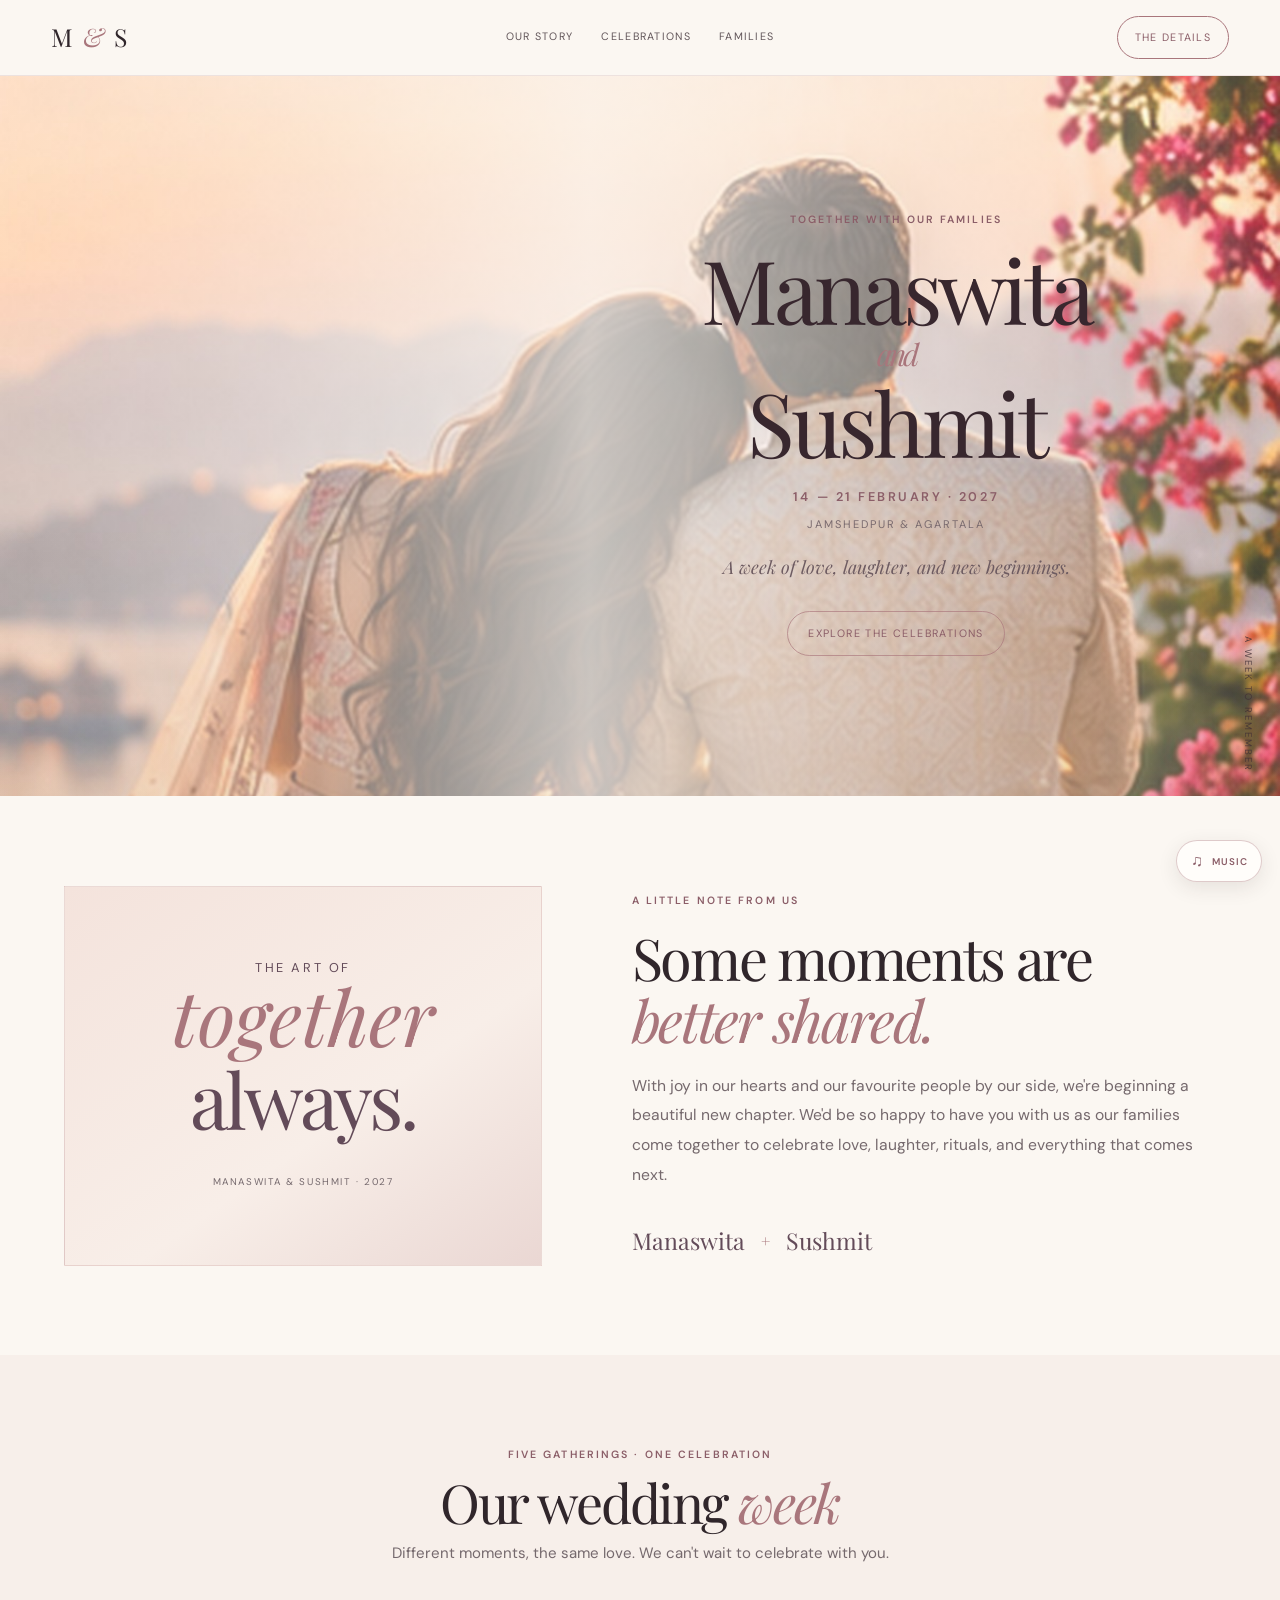
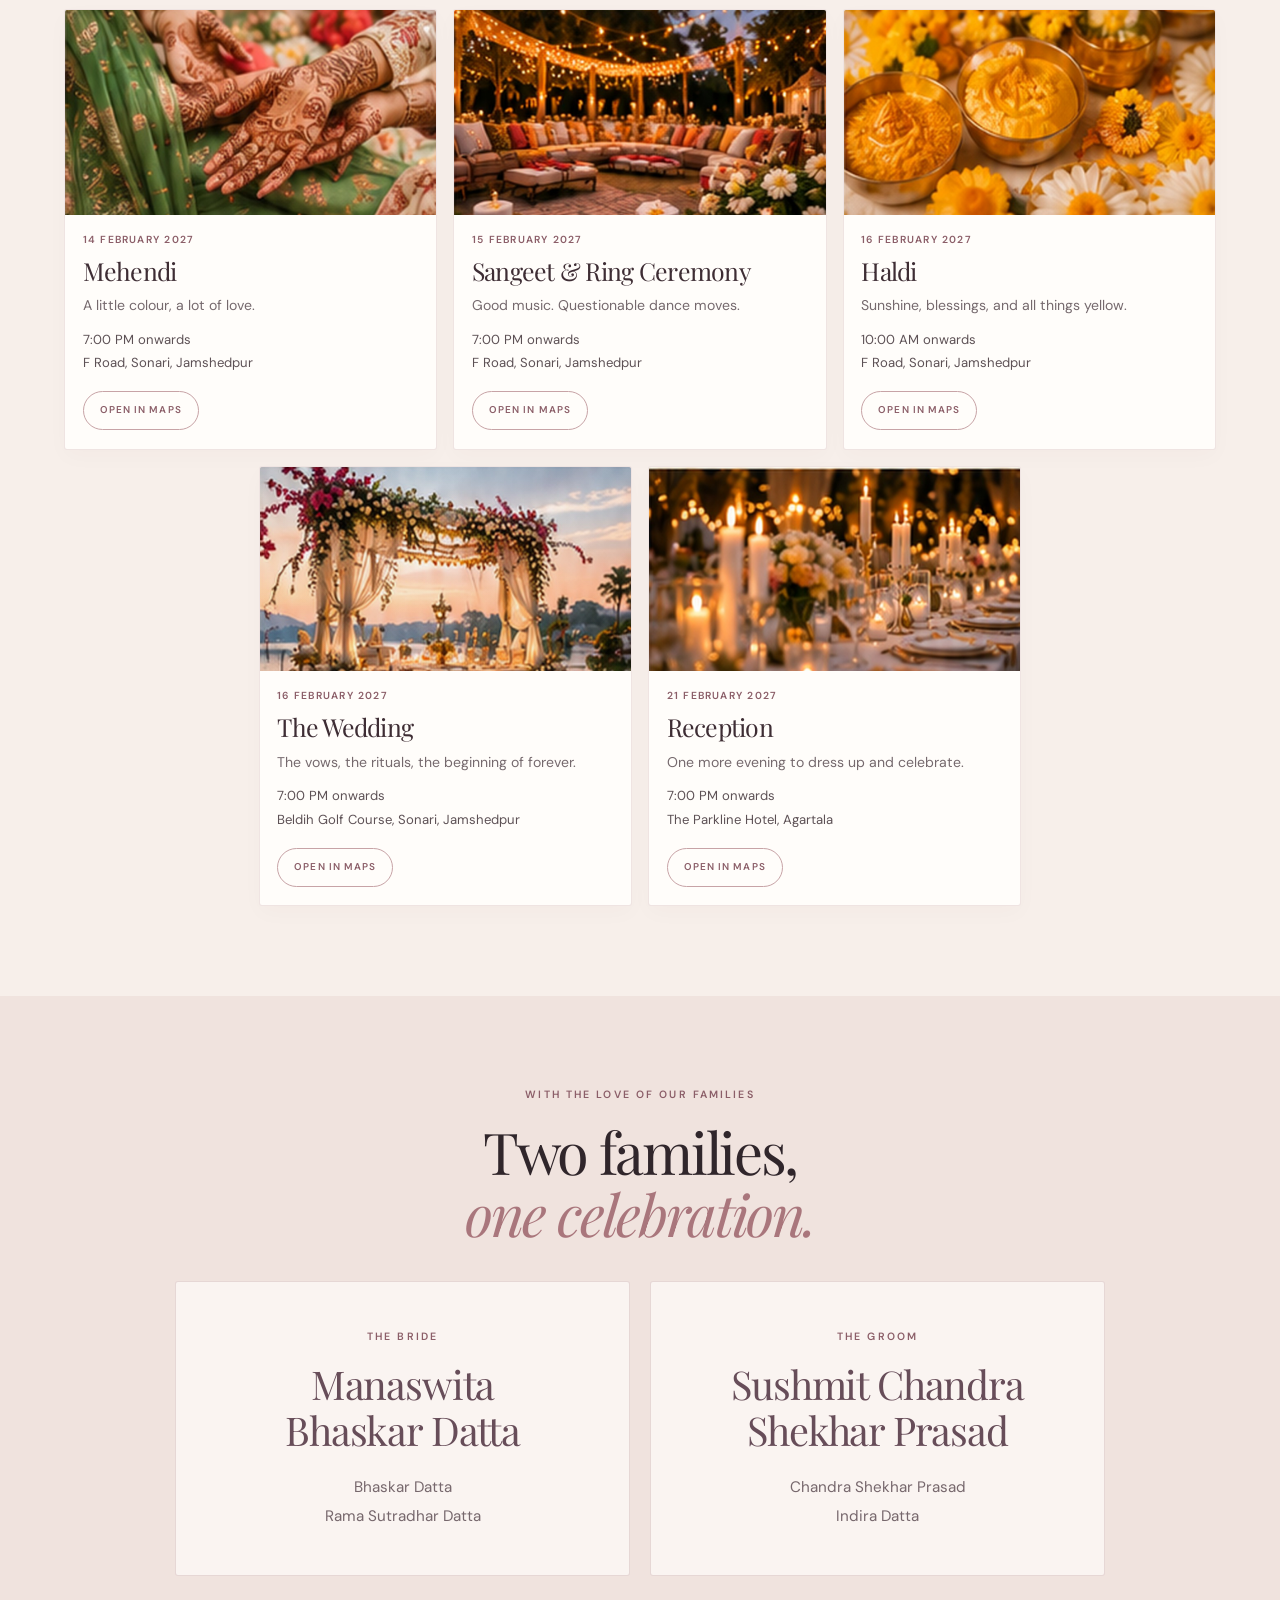
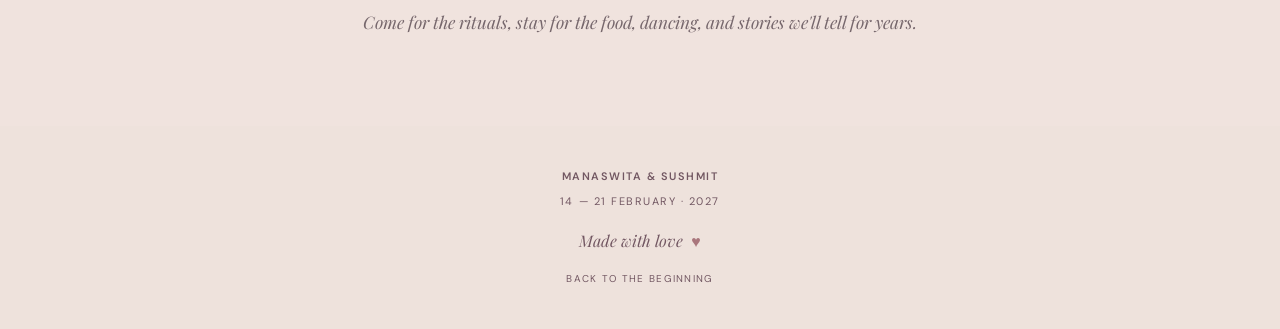
==== index.html @ d8e12fac "Add files via upload" ====
<!DOCTYPE html>
<html lang="en">
<head>
  <meta charset="UTF-8">
  <meta name="viewport" content="width=device-width, initial-scale=1">
  <meta name="theme-color" content="#fbf7f2">
  <meta name="description" content="Manaswita and Sushmit invite you to celebrate their wedding, 14–21 February 2027.">
  <title>Manaswita &amp; Sushmit — The Celebrations</title>
  <link rel="preconnect" href="https://fonts.googleapis.com">
  <link rel="preconnect" href="https://fonts.gstatic.com" crossorigin>
  <link href="https://fonts.googleapis.com/css2?family=DM+Sans:wght@400;500;600;700&family=Playfair+Display:ital,wght@0,400;0,500;0,600;1,400;1,500&display=swap" rel="stylesheet">
  <link rel="stylesheet" href="style.css">
</head>
<body>
<header class="topbar">
  <a class="monogram" href="#home" aria-label="Manaswita and Sushmit home">M <span aria-hidden="true">&amp;</span> S</a>
  <nav aria-label="Main navigation">
    <a href="#story">Our story</a><a href="#celebrations">Celebrations</a><a href="#families">Families</a>
  </nav>
  <a class="nav-cta" href="#celebrations">THE DETAILS</a>
</header>
<main>
  <section class="hero" id="home">
    <div class="hero-art" role="img" aria-label="A romantic couple sitting together by the lake at sunset"></div>
    <div class="hero-content">
      <p class="eyebrow">TOGETHER WITH OUR FAMILIES</p>
      <h1><span>Manaswita</span><i>and</i><span>Sushmit</span></h1>
      <p class="hero-date">14 — 21 FEBRUARY · 2027</p>
      <p class="hero-place">JAMSHEDPUR &amp; AGARTALA</p>
      <p class="invitation-tagline">A week of love, laughter, and new beginnings.</p>
      <a class="round-link" href="#celebrations">EXPLORE THE CELEBRATIONS</a>
    </div>
    <div class="hero-side-note">A WEEK TO REMEMBER</div>
  </section>

  <section class="intro-section section-pad" id="story">
    <div class="intro-art" aria-hidden="true">
      <div class="art-frame"><span class="art-small">the art of</span><span class="art-script">together</span><span class="art-big">always.</span></div>
      <p class="art-caption">MANASWITA &amp; SUSHMIT · 2027</p>
    </div>
    <div class="intro-copy">
      <p class="eyebrow">A LITTLE NOTE FROM US</p>
      <h2>Some moments are<br><em>better shared.</em></h2>
      <p>With joy in our hearts and our favourite people by our side, we're beginning a beautiful new chapter. We'd be so happy to have you with us as our families come together to celebrate love, laughter, rituals, and everything that comes next.</p>
      <div class="signature"><span>Manaswita</span><b>+</b><span>Sushmit</span></div>
    </div>
  </section>

  <section class="celebrations section-pad" id="celebrations">
    <div class="section-heading">
      <p class="eyebrow">FIVE GATHERINGS · ONE CELEBRATION</p>
      <h2>Our wedding <em>week</em></h2>
      <p class="muted">Different moments, the same love. We can't wait to celebrate with you.</p>
    </div>
    <div class="event-grid">
      <article class="event-card">
        <div class="event-photo photo-mehendi" role="img" aria-label="Henna-adorned hands on green embroidered fabric"></div>
        <div class="event-copy"><p class="event-date">14 February 2027</p><h3>Mehendi</h3><p class="event-description">A little colour, a lot of love.</p><p class="event-meta">7:00 PM onwards<br>F Road, Sonari, Jamshedpur</p><a class="map-link" href="https://www.google.com/maps?q=22.818944,86.1621792" target="_blank" rel="noopener">OPEN IN MAPS</a></div>
      </article>
      <article class="event-card">
        <div class="event-photo photo-sangeet" role="img" aria-label="A warm evening celebration under string lights"></div>
        <div class="event-copy"><p class="event-date">15 February 2027</p><h3>Sangeet &amp; Ring Ceremony</h3><p class="event-description">Good music. Questionable dance moves.</p><p class="event-meta">7:00 PM onwards<br>F Road, Sonari, Jamshedpur</p><a class="map-link" href="https://www.google.com/maps?q=22.818944,86.1621792" target="_blank" rel="noopener">OPEN IN MAPS</a></div>
      </article>
      <article class="event-card">
        <div class="event-photo photo-haldi" role="img" aria-label="Brass haldi bowls with turmeric and marigolds"></div>
        <div class="event-copy"><p class="event-date">16 February 2027</p><h3>Haldi</h3><p class="event-description">Sunshine, blessings, and all things yellow.</p><p class="event-meta">10:00 AM onwards<br>F Road, Sonari, Jamshedpur</p><a class="map-link" href="https://www.google.com/maps?q=22.818944,86.1621792" target="_blank" rel="noopener">OPEN IN MAPS</a></div>
      </article>
      <article class="event-card event-card-wedding">
        <div class="event-photo photo-wedding" role="img" aria-label="An ivory wedding mandap with warm sunset light and a subtle alpana-inspired detail"></div>
        <div class="event-copy"><p class="event-date">16 February 2027</p><h3>The Wedding</h3><p class="event-description">The vows, the rituals, the beginning of forever.</p><p class="event-meta">7:00 PM onwards<br>Beldih Golf Course, Sonari, Jamshedpur</p><a class="map-link" href="https://www.google.com/maps?q=22.8091068,86.1737869" target="_blank" rel="noopener">OPEN IN MAPS</a></div>
      </article>
      <article class="event-card">
        <div class="event-photo photo-reception" role="img" aria-label="An elegant candlelit wedding reception table"></div>
        <div class="event-copy"><p class="event-date">21 February 2027</p><h3>Reception</h3><p class="event-description">One more evening to dress up and celebrate.</p><p class="event-meta">7:00 PM onwards<br>The Parkline Hotel, Agartala</p><a class="map-link" href="https://www.google.com/maps?q=23.8341933,91.2777088" target="_blank" rel="noopener">OPEN IN MAPS</a></div>
      </article>
    </div>
  </section>

  <section class="families-section section-pad" id="families">
    <p class="eyebrow">WITH THE LOVE OF OUR FAMILIES</p>
    <h2>Two families,<br><em>one celebration.</em></h2>
    <div class="family-grid">
      <div class="family-card"><p class="eyebrow">THE BRIDE</p><h3>Manaswita Bhaskar Datta</h3><p>Bhaskar Datta<br>Rama Sutradhar Datta</p></div>
      <div class="family-card"><p class="eyebrow">THE GROOM</p><h3>Sushmit Chandra Shekhar Prasad</h3><p>Chandra Shekhar Prasad<br>Indira Datta</p></div>
    </div>
    <p class="family-note">Come for the rituals, stay for the food, dancing, and stories we'll tell for years.</p>
  </section>
</main>
<footer class="site-footer" id="footer">
  <p class="footer-names">MANASWITA &amp; SUSHMIT</p><p>14 — 21 FEBRUARY · 2027</p>
  <p class="made-with-love">Made with love <span aria-hidden="true">♥</span></p>
  <a href="#home">BACK TO THE BEGINNING</a>
</footer>

<!-- The player is deliberately not a separate song section. Audible autoplay can be blocked by browser settings. -->
<div id="youtube-audio-player" aria-hidden="true"></div>
<button class="music-toggle" id="musicToggle" type="button" aria-label="Play wedding music" aria-pressed="false"><span aria-hidden="true">♫</span><span id="musicToggleLabel">MUSIC</span></button>
<script src="music.js"></script>
</body>
</html>
---- style.css ----
/* Refined responsive styling: ivory, dusty rose, and plum. */
:root{--paper:#fbf7f2;--paper-deep:#f3e8e2;--cream:#fffdfa;--ink:#30262b;--muted:#75696d;--rose:#a9767c;--rose-deep:#8b5e68;--rose-light:#ead1ce;--plum:#634b59;--line:#e9dcd6;--gold:#b39a78;--serif:"Playfair Display",Georgia,serif;--sans:"DM Sans",Arial,sans-serif;--content:1180px}
*{box-sizing:border-box}
html{scroll-behavior:smooth;scroll-padding-top:84px}
body{margin:0;background:var(--paper);color:var(--ink);font-family:var(--sans);font-size:16px;line-height:1.65;-webkit-font-smoothing:antialiased}
img{display:block;max-width:100%}a{color:inherit}p{margin-top:0}button,a{-webkit-tap-highlight-color:transparent}
.topbar{position:sticky;top:0;z-index:50;display:grid;grid-template-columns:1fr auto 1fr;align-items:center;gap:1.4rem;min-height:76px;padding:.5rem clamp(1rem,4vw,4rem);background:rgba(251,247,242,.94);border-bottom:1px solid rgba(169,118,124,.16);backdrop-filter:blur(14px)}
.monogram{text-decoration:none;font-family:var(--serif);font-size:1.55rem;letter-spacing:.08em;white-space:nowrap}.monogram span{color:var(--rose);font-style:italic;font-size:1.05em}
.topbar nav{display:flex;justify-content:center;gap:clamp(.9rem,2.2vw,2.3rem)}.topbar nav a,.nav-cta{font-size:.67rem;letter-spacing:.12em;text-transform:uppercase;text-decoration:none;color:#62565a;white-space:nowrap}.topbar nav a{padding:.4rem 0;border-bottom:1px solid transparent}.topbar nav a:hover,.topbar nav a:focus-visible{border-color:var(--rose);color:var(--rose-deep)}.nav-cta{justify-self:end;padding:.72rem 1.05rem;border:1px solid var(--rose);border-radius:999px;color:var(--rose-deep);transition:background .25s,color .25s}.nav-cta:hover{background:var(--rose);color:white}
.hero{position:relative;min-height:min(720px,calc(100svh - 76px));display:grid;place-items:center;isolation:isolate;overflow:hidden;background:#ead7ce}.hero-art{position:absolute;inset:0;z-index:-2;background:url("assets/hero.jpg") 55% 50%/cover no-repeat}.hero:after{content:"";position:absolute;inset:0;z-index:-1;background:linear-gradient(90deg,rgba(251,247,242,.08),rgba(251,247,242,.78) 46%,rgba(251,247,242,.2)),linear-gradient(0deg,rgba(43,31,35,.09),transparent 38%)}
.hero-content{width:min(560px,48vw);margin-left:clamp(16rem,40vw,38rem);padding:3.2rem 1.5rem 3.6rem;text-align:center}.eyebrow{margin:0 0 1rem;color:var(--rose-deep);font-size:.66rem;font-weight:600;letter-spacing:.2em;line-height:1.8;text-transform:uppercase}.hero h1{display:flex;flex-direction:column;align-items:center;gap:.05rem;margin:.65rem 0 1.1rem;font-family:var(--serif);font-size:clamp(3.65rem,6.9vw,6.2rem);font-weight:400;line-height:.98;letter-spacing:-.045em;color:#38272e}.hero h1 span{white-space:nowrap}.hero h1 i{font-size:.34em;line-height:1.5;color:var(--rose);font-weight:400}.hero-date{margin:1.4rem 0 .45rem;color:var(--rose-deep);font-size:.79rem;font-weight:600;letter-spacing:.2em;text-transform:uppercase}.hero-place{margin-bottom:1.1rem;color:#796a6e;font-size:.69rem;letter-spacing:.18em;text-transform:uppercase}.invitation-tagline{max-width:25rem;margin:1.2rem auto 1.4rem;color:#6d5b61;font-family:var(--serif);font-size:1.12rem;font-style:italic}.round-link{display:inline-flex;align-items:center;justify-content:center;margin-top:.45rem;padding:.78rem 1.25rem;border:1px solid rgba(169,118,124,.65);border-radius:999px;color:var(--rose-deep);font-size:.67rem;letter-spacing:.13em;text-decoration:none;transition:background .25s,color .25s,transform .25s}.round-link:hover{background:var(--rose);color:#fff;transform:translateY(-2px)}.hero-side-note{position:absolute;right:1.5rem;bottom:1.5rem;writing-mode:vertical-rl;color:rgba(63,46,53,.78);font-size:.6rem;letter-spacing:.2em;text-transform:uppercase}
.section-pad{padding:clamp(4rem,7vw,7.5rem) clamp(1.1rem,5vw,5rem)}.intro-section{display:grid;grid-template-columns:minmax(260px,.9fr) minmax(0,1.1fr);gap:clamp(2.5rem,7vw,7rem);align-items:center;max-width:1400px;margin:auto;background:var(--paper)}.intro-art{min-height:380px;display:flex;flex-direction:column;align-items:center;justify-content:center;padding:2rem;background:linear-gradient(145deg,#f4e3dc,#f8eee8 60%,#ead7d3);border:1px solid rgba(169,118,124,.16)}.art-frame{display:flex;flex-direction:column;align-items:center;color:var(--plum);line-height:1.1}.art-small{font-size:.8rem;letter-spacing:.2em;text-transform:uppercase}.art-script{font-family:var(--serif);font-size:clamp(3.2rem,6vw,5.3rem);font-style:italic;color:var(--rose);line-height:1.05}.art-big{font-family:var(--serif);font-size:clamp(3.2rem,6vw,5rem);letter-spacing:-.04em}.art-caption{margin:2.1rem 0 0;font-size:.61rem;letter-spacing:.16em;color:var(--muted);text-align:center}.intro-copy{max-width:590px}.intro-copy h2,.section-heading h2,.families-section h2{margin:.2rem 0 1.25rem;font-family:var(--serif);font-size:clamp(2.5rem,4.5vw,4.6rem);font-weight:400;line-height:1.08;letter-spacing:-.04em}.intro-copy h2 em,.section-heading h2 em,.families-section h2 em{color:var(--rose);font-weight:400}.intro-copy>p:not(.eyebrow){color:var(--muted);font-size:.98rem;line-height:1.9}.signature{display:flex;align-items:center;gap:1rem;margin-top:2rem;font-family:var(--serif);font-size:1.45rem;color:var(--plum)}.signature b{font-size:1rem;font-weight:400;color:var(--rose)}
.celebrations{background:#f7efea}.section-heading{text-align:center;max-width:650px;margin:0 auto 2.7rem}.section-heading .eyebrow{margin-bottom:.55rem}.section-heading h2{font-size:clamp(2.4rem,4.2vw,4rem);margin-bottom:.65rem}.muted{color:var(--muted)}.section-heading .muted{margin:0;font-size:.94rem}
.event-grid{display:grid;grid-template-columns:repeat(3,minmax(0,1fr));gap:1.2rem;max-width:var(--content);margin:0 auto}.event-card{min-width:0;display:flex;flex-direction:column;overflow:hidden;background:var(--cream);border:1px solid rgba(169,118,124,.19);border-radius:3px;box-shadow:0 7px 22px rgba(64,45,51,.025);transition:transform .25s,box-shadow .25s}.event-card:hover{transform:translateY(-3px);box-shadow:0 12px 32px rgba(64,45,51,.07)}.event-photo{position:relative;height:clamp(185px,19vw,250px);background-color:#eadbd4;background-position:center;background-size:cover;background-repeat:no-repeat}.photo-mehendi{background-image:url("assets/mehendi.jpg");background-position:center 52%}.photo-sangeet{background-image:url("assets/sangeet.jpg");background-position:center 55%}.photo-haldi{background-image:url("assets/haldi.jpg");background-position:center 52%}.photo-wedding{background-image:linear-gradient(0deg,rgba(69,40,48,.04),rgba(69,40,48,.04)),url("assets/wedding.jpg");background-position:center 52%}.photo-wedding:after{content:"";position:absolute;inset:auto .4rem .4rem auto;width:88px;height:88px;background:url("assets/wedding-alpana.svg") center/contain no-repeat;opacity:.6;transform:rotate(90deg);pointer-events:none}.photo-reception{background-image:url("assets/reception.jpg");background-position:center 52%}.event-copy{display:flex;flex:1;flex-direction:column;align-items:flex-start;padding:1.2rem 1.25rem 1.3rem}.event-date{margin:0 0 .5rem;color:var(--rose-deep);font-size:.64rem;font-weight:600;letter-spacing:.14em;text-transform:uppercase}.event-copy h3{margin:0 0 .55rem;font-family:var(--serif);font-size:clamp(1.7rem,2.25vw,2.2rem);font-weight:400;letter-spacing:-.03em;line-height:1.12;color:#3e2d34}.event-description{margin:0 0 .7rem;color:var(--muted);font-size:.88rem;line-height:1.6}.event-meta{margin:0 0 1rem;color:#5d5155;font-size:.82rem;line-height:1.8}.map-link{display:inline-flex;align-items:center;justify-content:center;min-height:39px;margin-top:auto;padding:.65rem 1rem;border:1px solid #c7a3a6;border-radius:999px;background:transparent;color:var(--rose-deep);font-size:.62rem;font-weight:600;letter-spacing:.11em;text-decoration:none;transition:background .2s,color .2s}.map-link:hover{background:var(--rose);border-color:var(--rose);color:#fff}.event-card-wedding .event-photo:after{opacity:.78}.location-note{max-width:var(--content);margin:1.25rem auto 0;color:var(--muted);font-size:.75rem}
.families-section{position:relative;overflow:hidden;text-align:center;background:#f0e3de}.families-section h2{margin-bottom:2.3rem;font-size:clamp(2.7rem,4.5vw,4.4rem)}.family-grid{display:grid;grid-template-columns:repeat(2,minmax(0,1fr));gap:1.25rem;max-width:930px;margin:0 auto}.family-card{padding:clamp(1.8rem,3.5vw,3rem) 1.5rem;background:rgba(255,253,250,.65);border:1px solid rgba(169,118,124,.24);border-radius:3px}.family-card .eyebrow{margin-bottom:.9rem}.family-card h3{margin:.2rem 0 1.15rem;color:#674d59;font-family:var(--serif);font-size:clamp(1.9rem,3.1vw,2.6rem);font-weight:400;line-height:1.18;letter-spacing:-.03em}.family-card p:not(.eyebrow){margin:0;color:#76676c;font-size:.95rem;line-height:1.9}.family-note{margin:2rem auto 0;color:#76676c;font-family:var(--serif);font-size:1.08rem;font-style:italic;max-width:800px}
.site-footer{display:flex;flex-direction:column;align-items:center;gap:.45rem;text-align:center;padding:2.6rem 1rem;background:#eee2dc;color:#725762}.site-footer p{margin:0;color:#725762;font-size:.68rem;letter-spacing:.14em}.site-footer .footer-names{font-weight:600}.site-footer .made-with-love{margin:.6rem 0 0;font-family:var(--serif);font-size:1rem;letter-spacing:0;font-style:italic}.made-with-love span{padding-left:.25rem;color:var(--rose)}.site-footer a{margin-top:.6rem;color:#725762;font-size:.62rem;letter-spacing:.13em;text-decoration:none}.site-footer a:hover{color:var(--rose-deep)}
.music-toggle{position:fixed;right:1.1rem;bottom:1.1rem;z-index:60;display:flex;align-items:center;gap:.5rem;min-height:42px;padding:.65rem .85rem;border:1px solid rgba(169,118,124,.38);border-radius:999px;background:rgba(255,253,250,.94);box-shadow:0 6px 20px rgba(52,35,42,.1);color:var(--rose-deep);font:600 .61rem/1 var(--sans);letter-spacing:.1em;cursor:pointer;backdrop-filter:blur(10px);transition:background .2s,color .2s}.music-toggle span:first-child{font-size:1rem}.music-toggle:hover,.music-toggle.is-playing{background:var(--rose);border-color:var(--rose);color:white}#youtube-audio-player{position:fixed;left:-10px;bottom:-10px;width:1px;height:1px;overflow:hidden;pointer-events:none}
/* Gentle entrances, with full content visible for reduced-motion users. */
@keyframes softTypeReveal{from{opacity:0;transform:translateY(12px);filter:blur(1.5px)}to{opacity:1;transform:translateY(0);filter:blur(0)}}.hero .eyebrow{animation:softTypeReveal .7s ease both .08s}.hero h1 span:first-child{animation:softTypeReveal .85s ease both .15s}.hero h1 i{animation:softTypeReveal .75s ease both .3s}.hero h1 span:last-child{animation:softTypeReveal .85s ease both .4s}.hero-date,.hero-place,.invitation-tagline,.round-link{animation:softTypeReveal .75s ease both .55s}.scroll-reveal{transition:opacity .65s ease,transform .65s cubic-bezier(.2,.7,.2,1)}html.motion-ready .scroll-reveal:not(.is-visible){opacity:0;transform:translateY(14px)}.scroll-reveal.is-visible{opacity:1;transform:translateY(0)}
/* Standalone event pages share the same compact, photo-led layout. */
.event-detail-page{background:var(--paper)}.event-detail-page .topbar{position:sticky}.event-detail-page .event-detail-hero{display:grid;grid-template-columns:minmax(0,1fr) minmax(0,1fr);align-items:stretch;min-height:0;max-width:1240px;margin:0 auto;padding:clamp(1.25rem,4vw,3rem) clamp(1rem,4vw,3rem);gap:clamp(1.5rem,4vw,3.5rem)}.event-detail-page .event-detail-photo{min-height:350px;border-radius:3px;background-size:cover;background-position:center;background-repeat:no-repeat}.event-detail-page .event-detail-inner{align-self:center;max-width:520px;padding:clamp(1rem,3vw,2.2rem) 0}.event-detail-page .event-detail-number{margin:.7rem 0 .4rem;color:var(--rose-deep);font-size:.67rem;letter-spacing:.16em;text-transform:uppercase}.event-detail-page .fine-rule{display:flex;align-items:center;gap:.6rem;width:80px;margin:1rem 0;border:0}.event-detail-page .fine-rule span{display:block;height:1px;flex:1;background:var(--rose-light)}.event-detail-page .fine-rule b{display:none}.event-detail-page .event-detail-title{margin:.4rem 0 .9rem;font-family:var(--serif);font-size:clamp(3rem,5.5vw,5.25rem);font-weight:400;line-height:1.02;letter-spacing:-.045em;color:#3b2a31}.event-detail-page .event-detail-description{max-width:32rem;margin:0 0 1rem;color:var(--muted);font-family:var(--serif);font-size:1.15rem;line-height:1.7}.event-detail-page .event-detail-tag{margin:0;color:var(--rose-deep);font-size:.65rem;font-weight:600;letter-spacing:.13em;line-height:1.7}.event-detail-page .event-detail-info{display:grid;grid-template-columns:repeat(3,minmax(0,1fr));max-width:1120px;margin:.4rem auto 2rem;padding:0 clamp(1rem,4vw,2.2rem);border-top:1px solid var(--line);border-bottom:1px solid var(--line)}.event-detail-page .event-detail-info>div{padding:1.3rem 1.4rem;text-align:left;border-right:1px solid var(--line)}.event-detail-page .event-detail-info>div:last-child{border-right:0}.event-detail-page .event-detail-info .eyebrow{margin-bottom:.35rem}.event-detail-page .event-detail-info p:not(.eyebrow){margin:0;color:#56494f;line-height:1.7}.event-detail-page .event-detail-note{max-width:780px;margin:2.6rem auto 3.5rem;padding:0 1.5rem;text-align:center}.event-detail-page .event-detail-note h2{margin:.35rem 0 1rem;font-family:var(--serif);font-size:clamp(2rem,4vw,3.2rem);font-weight:400;line-height:1.15;letter-spacing:-.03em}.event-detail-page .event-detail-note h2 em{color:var(--rose);font-weight:400}.event-detail-page .event-detail-note>p:not(.eyebrow){color:var(--muted)}.event-detail-page .event-detail-actions{display:flex;flex-wrap:wrap;justify-content:center;gap:.65rem;margin-top:1.35rem}.event-detail-page .button{display:inline-flex;align-items:center;justify-content:center;min-height:42px;padding:.75rem 1.1rem;border:1px solid #c7a3a6;border-radius:999px;color:var(--rose-deep);font-size:.67rem;letter-spacing:.1em;text-decoration:none}.event-detail-page .button-dark{background:var(--rose);border-color:var(--rose);color:white}.event-detail-page .event-detail-back{display:inline-block;margin-top:1.3rem;color:var(--rose-deep);font-size:.66rem;letter-spacing:.12em;text-decoration:none}.event-detail-page footer{display:flex;justify-content:center;align-items:center;gap:1.5rem;flex-wrap:wrap;padding:1.6rem 1rem;background:#eee2dc;color:#725762;font-size:.65rem;letter-spacing:.1em}.event-detail-page footer a{color:inherit;text-decoration:none}
.event-page-mehendi .event-detail-photo{background-image:url("assets/mehendi.jpg")}.event-page-sangeet .event-detail-photo{background-image:url("assets/sangeet.jpg")}.event-page-haldi .event-detail-photo{background-image:url("assets/haldi.jpg")}.event-page-wedding .event-detail-photo{background-image:url("assets/wedding.jpg")}.event-page-wedding .event-detail-photo:after{content:"";display:block;width:100%;height:100%;background:url("assets/wedding-alpana.svg") right bottom/130px auto no-repeat;opacity:.55}.event-page-reception .event-detail-photo{background-image:url("assets/reception.jpg")}
@media(min-width:1500px){.hero{min-height:760px}.hero-content{margin-left:38vw}.event-grid{grid-template-columns:repeat(3,minmax(0,1fr))}}
@media(max-width:1050px){.topbar{grid-template-columns:auto 1fr auto;gap:1rem}.topbar nav{gap:1rem}.hero-content{margin-left:40vw;width:min(570px,57vw);padding-inline:1rem}.event-grid{grid-template-columns:repeat(2,minmax(0,1fr))}.event-card:last-child{grid-column:1/-1;max-width:calc(50% - .6rem);justify-self:center}.event-card:last-child .event-photo{height:240px}}
@media(max-width:760px){html{scroll-padding-top:68px}.topbar{height:auto;min-height:64px;grid-template-columns:auto 1fr;gap:.25rem .8rem;padding:.55rem 1rem}.monogram{font-size:1.25rem}.topbar nav{grid-column:1/-1;grid-row:2;justify-content:center;gap:clamp(.8rem,5vw,1.7rem);padding:.2rem 0 .15rem}.topbar nav a{font-size:.58rem;letter-spacing:.08em}.nav-cta{grid-column:2;grid-row:1;font-size:.57rem;padding:.58rem .8rem}.hero{display:flex;flex-direction:column;align-items:stretch;min-height:0}.hero-art{position:relative;inset:auto;z-index:0;height:clamp(250px,49svh,420px);width:100%;background-position:56% 45%}.hero:after{background:linear-gradient(0deg,#fbf1eb 0%,rgba(251,241,235,.03) 35%,rgba(251,247,242,.05) 100%)}.hero-content{position:relative;width:100%;max-width:none;margin:-.5rem 0 0;padding:1.4rem 1.1rem 2.6rem;background:linear-gradient(180deg,#fbf1eb 0%,#fbf7f2 100%)}.hero .eyebrow{font-size:.59rem;letter-spacing:.15em}.hero h1{font-size:clamp(3.2rem,13vw,4.5rem);margin:.4rem 0 .8rem;line-height:.99}.hero-date{font-size:.68rem;letter-spacing:.14em;margin-top:.85rem}.hero-place{font-size:.61rem;letter-spacing:.12em}.invitation-tagline{font-size:1rem;line-height:1.65;margin:.9rem auto 1rem}.hero-side-note{display:none}.section-pad{padding:3.5rem 1rem}.intro-section{grid-template-columns:minmax(0,1fr);gap:2.2rem}.intro-art{min-height:260px;padding:1.4rem}.art-script{font-size:3.5rem}.art-big{font-size:3.7rem}.intro-copy h2{font-size:clamp(2.4rem,10vw,3.3rem)}.intro-copy>p:not(.eyebrow){font-size:.92rem}.section-heading{margin-bottom:1.8rem}.section-heading h2{font-size:clamp(2.3rem,10vw,3.2rem)}.event-grid{grid-template-columns:1fr;gap:1rem}.event-card,.event-card:last-child{grid-column:auto;max-width:none;width:100%}.event-photo,.event-card:last-child .event-photo{height:clamp(205px,62vw,330px)}.event-copy{padding:1.15rem 1.15rem 1.2rem}.event-copy h3{font-size:clamp(1.8rem,7vw,2.4rem)}.family-grid{grid-template-columns:minmax(0,1fr);gap:.85rem}.family-card{padding:1.5rem 1rem}.family-card h3{font-size:1.9rem}.family-card p:not(.eyebrow){font-size:.9rem}.families-section{padding-top:3.5rem;padding-bottom:3.5rem}.families-section h2{font-size:clamp(2.5rem,10vw,3.4rem)}.family-note{font-size:1rem;line-height:1.7}.site-footer{padding:2rem 1rem}.music-toggle{right:.75rem;bottom:.75rem;min-height:40px;padding:.6rem .75rem}.event-detail-page .event-detail-hero{grid-template-columns:minmax(0,1fr);gap:1rem;padding:1rem 1rem .8rem}.event-detail-page .event-detail-photo{min-height:0;height:clamp(220px,58vw,340px);order:0}.event-detail-page .event-detail-inner{padding:1.2rem .2rem 1rem;order:1}.event-detail-page .event-detail-inner .eyebrow{font-size:.59rem}.event-detail-page .event-detail-title{font-size:clamp(2.8rem,12vw,4rem);margin:.25rem 0 .75rem}.event-detail-page .event-detail-description{font-size:1.05rem;margin-bottom:.8rem}.event-detail-page .event-detail-info{grid-template-columns:1fr;margin:.3rem 1rem 1.7rem;padding:0;border-bottom:0}.event-detail-page .event-detail-info>div{padding:1rem .35rem;border-right:0;border-bottom:1px solid var(--line)}.event-detail-page .event-detail-info>div:last-child{border-bottom:1px solid var(--line)}.event-detail-page .event-detail-note{margin:2rem auto 2.8rem}.event-detail-page footer{gap:.6rem 1rem;padding:1.4rem 1rem}.event-detail-page footer span:first-child{width:100%;text-align:center}}
@media(max-width:380px){.topbar nav{gap:.65rem}.topbar nav a{font-size:.53rem}.hero h1{font-size:2.85rem}.hero-content{padding-inline:.9rem}.event-detail-page .event-detail-title{font-size:2.65rem}}
@media(prefers-reduced-motion:reduce){html{scroll-behavior:auto}*,*::before,*::after{animation-duration:.01ms!important;animation-iteration-count:1!important;transition-duration:.01ms!important;scroll-behavior:auto!important}html.motion-ready .scroll-reveal:not(.is-visible){opacity:1;transform:none}}


/* Final laptop + mobile polish: consistent event cards, balanced wrapping, discreet accents. */
@media (min-width: 1051px) {
  .event-grid { grid-template-columns: repeat(6, minmax(0, 1fr)); gap: 1rem; }
  .event-card { grid-column: span 2; }
  .event-card:nth-child(4) { grid-column: 2 / span 2; }
  .event-card:nth-child(5) { grid-column: 4 / span 2; }
  .event-card:last-child { max-width: none; justify-self: stretch; }
  .event-photo { height: clamp(180px, 16vw, 230px); }
  .event-copy { padding: 1.05rem 1.1rem 1.15rem; }
  .event-copy h3 { font-size: clamp(1.55rem, 1.75vw, 2rem); line-height: 1.16; overflow-wrap: anywhere; }
  .event-date { letter-spacing: .12em; }
}
.family-card h3 { overflow-wrap: anywhere; text-wrap: balance; }
.family-card { min-width: 0; }
#youtube-audio-player { position: fixed; left: -240px; bottom: 0; width: 200px; height: 200px; overflow: hidden; pointer-events: none; }
.photo-wedding:after { width: 72px; height: 72px; opacity: .55; }
@media (max-width: 1050px) {
  .event-grid { grid-template-columns: repeat(2, minmax(0, 1fr)); }
  .event-card:nth-child(4), .event-card:nth-child(5) { grid-column: auto; }
  .event-card:last-child { grid-column: 1 / -1; max-width: calc(50% - .6rem); justify-self: center; }
}
@media (max-width: 760px) {
  .event-grid { grid-template-columns: minmax(0, 1fr); }
  .event-card:nth-child(4), .event-card:nth-child(5), .event-card:last-child { grid-column: auto; max-width: none; justify-self: stretch; }
  .event-photo { height: clamp(210px, 60vw, 315px); }
  .event-copy { padding: 1.05rem 1rem 1.15rem; }
  .family-card h3 { font-size: clamp(1.55rem, 6.8vw, 2rem); line-height: 1.2; }
}
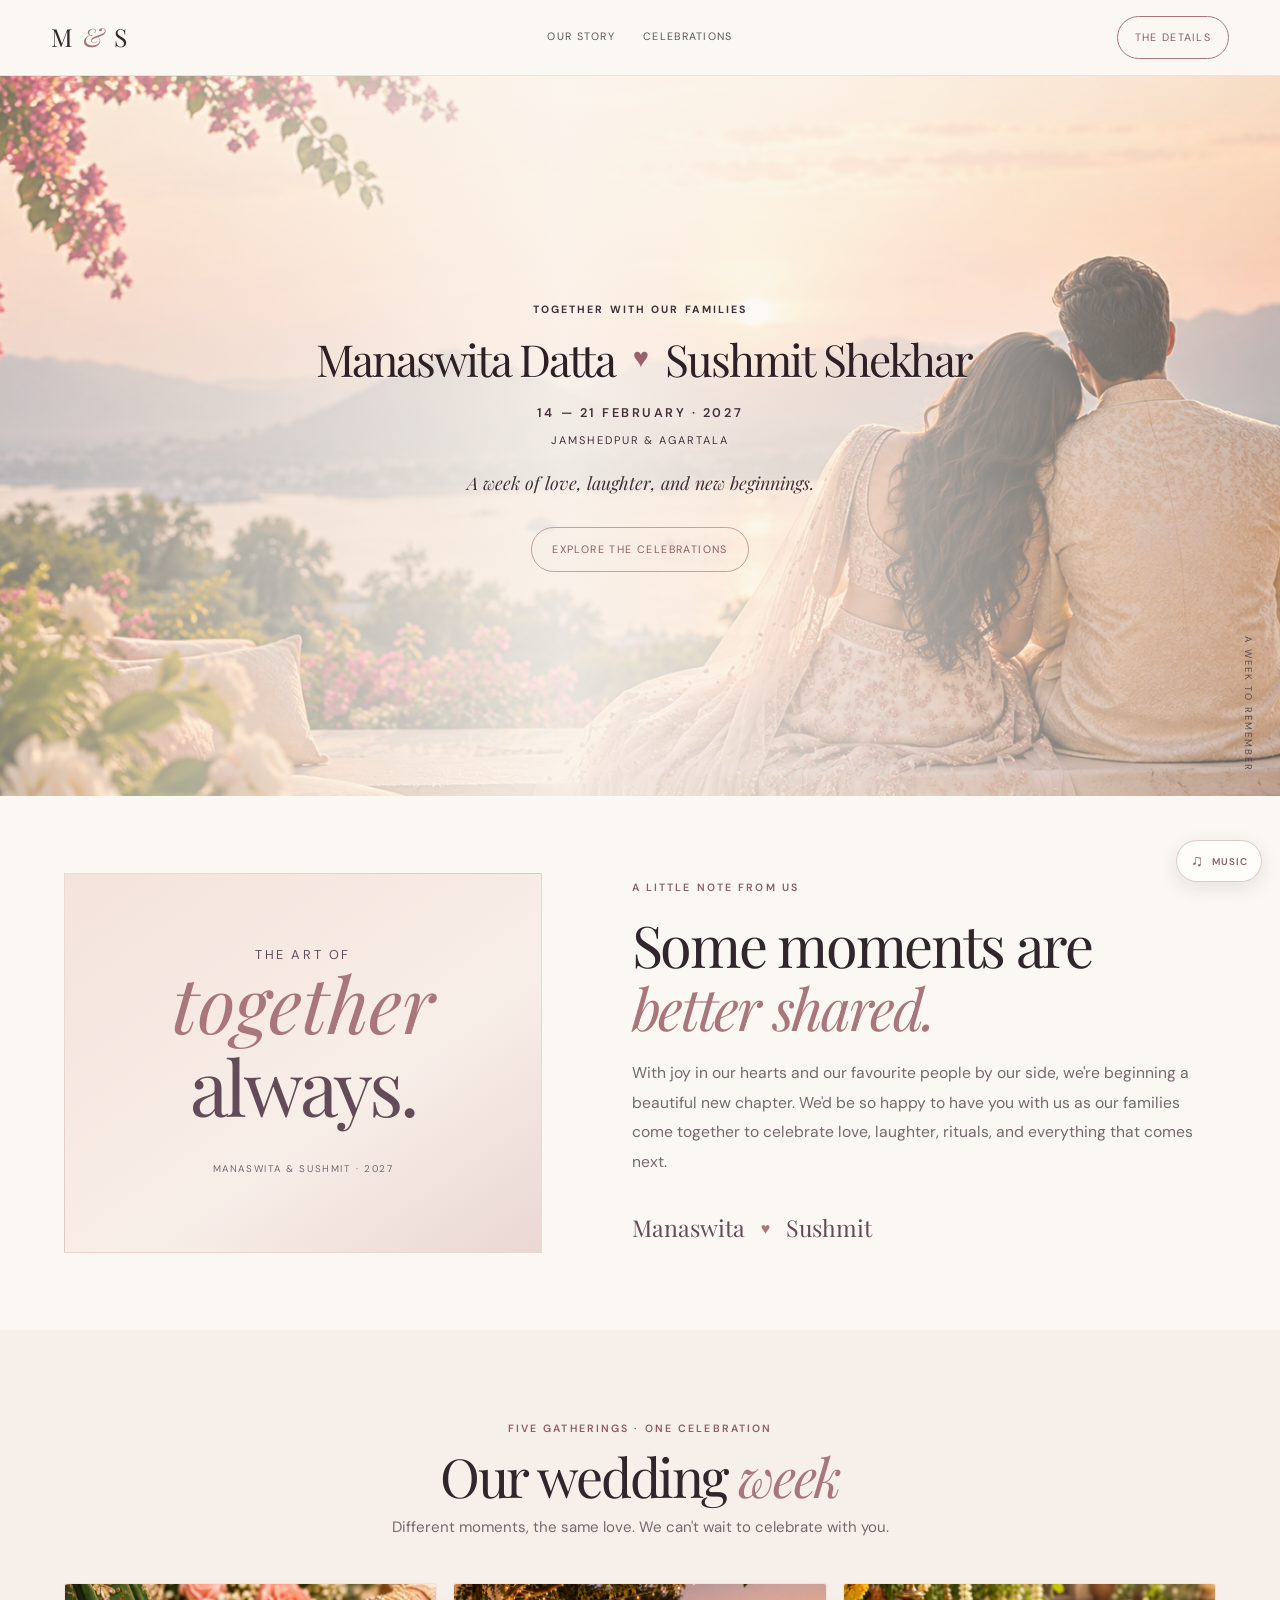
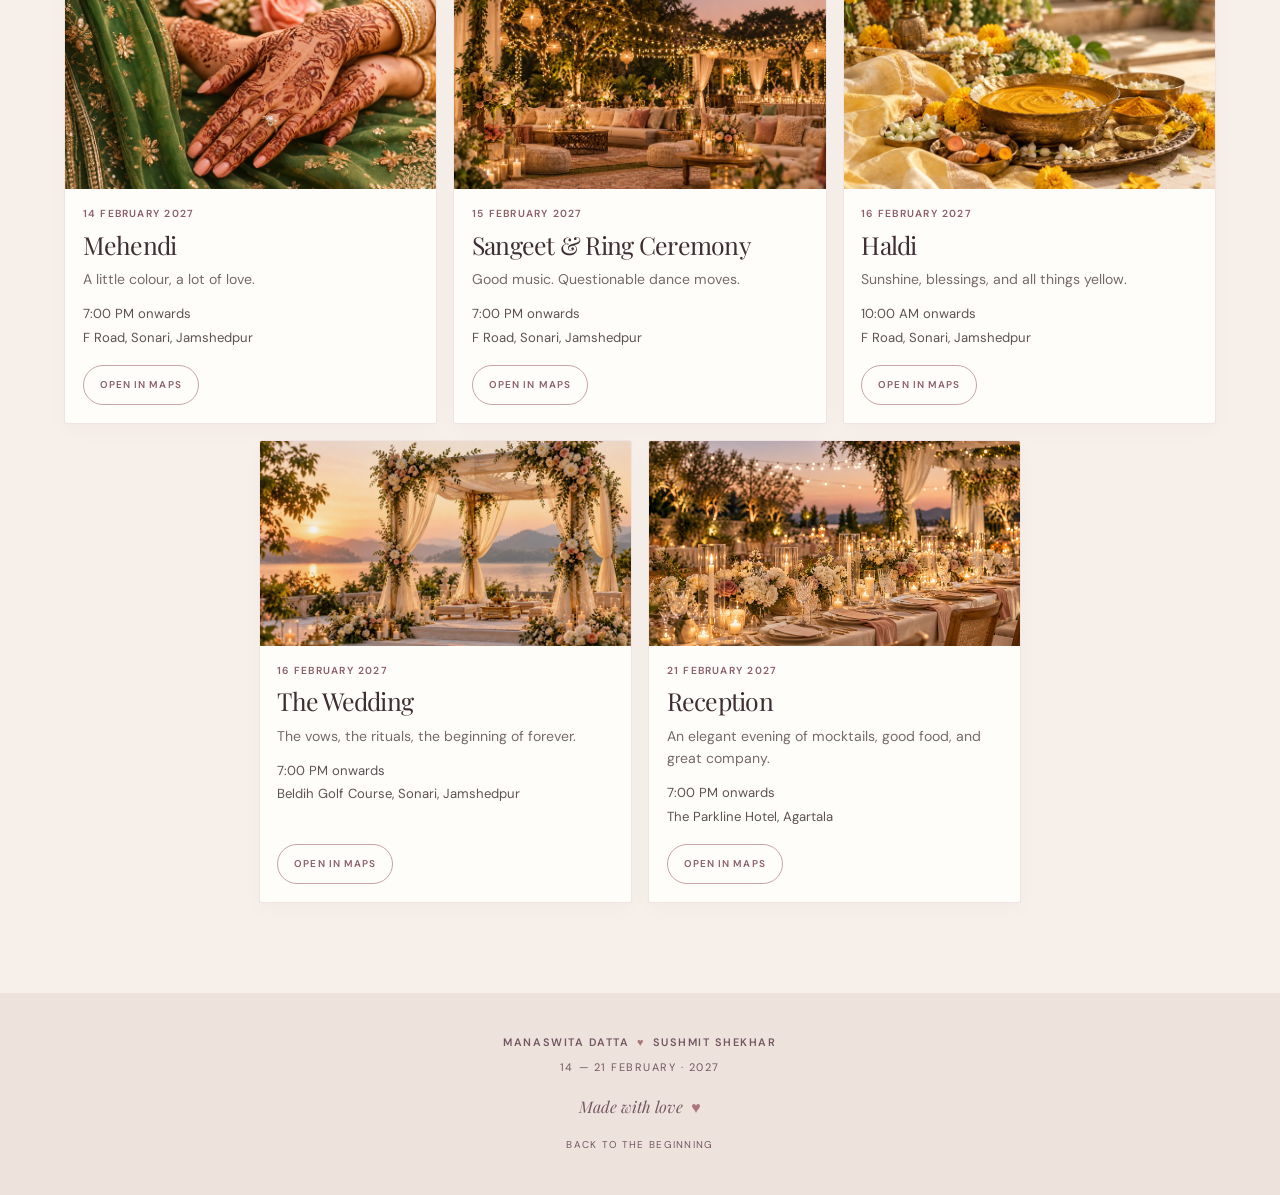
==== commit f77db286: "Add files via upload" ====
--- a/index.html
+++ b/index.html
@@ -5,7 +5,7 @@
   <meta name="viewport" content="width=device-width, initial-scale=1">
   <meta name="theme-color" content="#fbf7f2">
   <meta name="description" content="Manaswita and Sushmit invite you to celebrate their wedding, 14–21 February 2027.">
-  <title>Manaswita &amp; Sushmit — The Celebrations</title>
+  <title>Manaswita Datta ♥ Sushmit Shekhar — The Celebrations</title>
   <link rel="preconnect" href="https://fonts.googleapis.com">
   <link rel="preconnect" href="https://fonts.gstatic.com" crossorigin>
   <link href="https://fonts.googleapis.com/css2?family=DM+Sans:wght@400;500;600;700&family=Playfair+Display:ital,wght@0,400;0,500;0,600;1,400;1,500&display=swap" rel="stylesheet">
@@ -15,7 +15,7 @@
 <header class="topbar">
   <a class="monogram" href="#home" aria-label="Manaswita and Sushmit home">M <span aria-hidden="true">&amp;</span> S</a>
   <nav aria-label="Main navigation">
-    <a href="#story">Our story</a><a href="#celebrations">Celebrations</a><a href="#families">Families</a>
+    <a href="#story">Our story</a><a href="#celebrations">Celebrations</a>
   </nav>
   <a class="nav-cta" href="#celebrations">THE DETAILS</a>
 </header>
@@ -24,7 +24,7 @@
     <div class="hero-art" role="img" aria-label="A romantic couple sitting together by the lake at sunset"></div>
     <div class="hero-content">
       <p class="eyebrow">TOGETHER WITH OUR FAMILIES</p>
-      <h1><span>Manaswita</span><i>and</i><span>Sushmit</span></h1>
+      <h1 class="couple-names"><span>Manaswita Datta</span><span class="name-heart" aria-label="heart">♥</span><span>Sushmit Shekhar</span></h1>
       <p class="hero-date">14 — 21 FEBRUARY · 2027</p>
       <p class="hero-place">JAMSHEDPUR &amp; AGARTALA</p>
       <p class="invitation-tagline">A week of love, laughter, and new beginnings.</p>
@@ -42,7 +42,7 @@
       <p class="eyebrow">A LITTLE NOTE FROM US</p>
       <h2>Some moments are<br><em>better shared.</em></h2>
       <p>With joy in our hearts and our favourite people by our side, we're beginning a beautiful new chapter. We'd be so happy to have you with us as our families come together to celebrate love, laughter, rituals, and everything that comes next.</p>
-      <div class="signature"><span>Manaswita</span><b>+</b><span>Sushmit</span></div>
+      <div class="signature"><span>Manaswita</span><b aria-label="heart">♥</b><span>Sushmit</span></div>
     </div>
   </section>
 
@@ -66,28 +66,20 @@
         <div class="event-copy"><p class="event-date">16 February 2027</p><h3>Haldi</h3><p class="event-description">Sunshine, blessings, and all things yellow.</p><p class="event-meta">10:00 AM onwards<br>F Road, Sonari, Jamshedpur</p><a class="map-link" href="https://www.google.com/maps?q=22.818944,86.1621792" target="_blank" rel="noopener">OPEN IN MAPS</a></div>
       </article>
       <article class="event-card event-card-wedding">
-        <div class="event-photo photo-wedding" role="img" aria-label="An ivory wedding mandap with warm sunset light and a subtle alpana-inspired detail"></div>
+        <div class="event-photo photo-wedding" role="img" aria-label="Bengali wedding still life with the groom’s topor and bride’s mukut, red silk, flowers and brass ritual items"></div>
         <div class="event-copy"><p class="event-date">16 February 2027</p><h3>The Wedding</h3><p class="event-description">The vows, the rituals, the beginning of forever.</p><p class="event-meta">7:00 PM onwards<br>Beldih Golf Course, Sonari, Jamshedpur</p><a class="map-link" href="https://www.google.com/maps?q=22.8091068,86.1737869" target="_blank" rel="noopener">OPEN IN MAPS</a></div>
       </article>
       <article class="event-card">
         <div class="event-photo photo-reception" role="img" aria-label="An elegant candlelit wedding reception table"></div>
-        <div class="event-copy"><p class="event-date">21 February 2027</p><h3>Reception</h3><p class="event-description">One more evening to dress up and celebrate.</p><p class="event-meta">7:00 PM onwards<br>The Parkline Hotel, Agartala</p><a class="map-link" href="https://www.google.com/maps?q=23.8341933,91.2777088" target="_blank" rel="noopener">OPEN IN MAPS</a></div>
+        <div class="event-copy"><p class="event-date">21 February 2027</p><h3>Reception</h3><p class="event-description">An elegant evening of mocktails, good food, and great company.</p><p class="event-meta">7:00 PM onwards<br>The Parkline Hotel, Agartala</p><a class="map-link" href="https://www.google.com/maps?q=23.8341933,91.2777088" target="_blank" rel="noopener">OPEN IN MAPS</a></div>
       </article>
     </div>
   </section>
 
-  <section class="families-section section-pad" id="families">
-    <p class="eyebrow">WITH THE LOVE OF OUR FAMILIES</p>
-    <h2>Two families,<br><em>one celebration.</em></h2>
-    <div class="family-grid">
-      <div class="family-card"><p class="eyebrow">THE BRIDE</p><h3>Manaswita Bhaskar Datta</h3><p>Bhaskar Datta<br>Rama Sutradhar Datta</p></div>
-      <div class="family-card"><p class="eyebrow">THE GROOM</p><h3>Sushmit Chandra Shekhar Prasad</h3><p>Chandra Shekhar Prasad<br>Indira Datta</p></div>
-    </div>
-    <p class="family-note">Come for the rituals, stay for the food, dancing, and stories we'll tell for years.</p>
-  </section>
+
 </main>
 <footer class="site-footer" id="footer">
-  <p class="footer-names">MANASWITA &amp; SUSHMIT</p><p>14 — 21 FEBRUARY · 2027</p>
+  <p class="footer-names">MANASWITA DATTA <span aria-hidden="true">♥</span> SUSHMIT SHEKHAR</p><p>14 — 21 FEBRUARY · 2027</p>
   <p class="made-with-love">Made with love <span aria-hidden="true">♥</span></p>
   <a href="#home">BACK TO THE BEGINNING</a>
 </footer>
--- a/style.css
+++ b/style.css
@@ -55,3 +55,70 @@
   .event-copy { padding: 1.05rem 1rem 1.15rem; }
   .family-card h3 { font-size: clamp(1.55rem, 6.8vw, 2rem); line-height: 1.2; }
 }
+
+
+/* Final name and family-section refinement */
+.hero .hero-content{position:relative;z-index:1;width:min(760px,64vw);margin:0 auto;padding:clamp(2rem,4vw,3.5rem) 1.4rem;text-align:center;}
+.hero:after{background:linear-gradient(90deg,rgba(251,247,242,.24),rgba(251,247,242,.73) 38%,rgba(251,247,242,.30)),linear-gradient(0deg,rgba(251,247,242,.22),rgba(251,247,242,.12));}
+.hero h1.couple-names{display:flex;flex-direction:row;flex-wrap:nowrap;justify-content:center;align-items:center;gap:clamp(.45rem,1.5vw,1.3rem);margin:.8rem auto 1.1rem;font-size:clamp(2.55rem,5.3vw,5.15rem);line-height:1.06;letter-spacing:-.045em;color:#38272e;max-width:100%;}
+.hero h1.couple-names span{white-space:nowrap;}
+.hero h1.couple-names .name-heart{color:#a9767c;font-family:Georgia,serif;font-size:.62em;line-height:1;flex:none;}
+.hero .hero-date,.hero .hero-place,.hero .invitation-tagline{color:#4f3a42;text-shadow:0 1px 8px rgba(255,250,245,.48);}
+.family-card h3{font-size:clamp(1.9rem,3vw,2.8rem);overflow-wrap:normal;word-break:normal;text-wrap:balance;}
+.family-card p:not(.eyebrow){display:none;}
+.site-footer .footer-names span{color:#a9767c;padding:0 .2rem;}
+@media(max-width:760px){
+ .hero .hero-content{width:100%;max-width:none;margin:0;padding:1.2rem .8rem 2.2rem;}
+ .hero h1.couple-names{flex-wrap:wrap;gap:.38rem;font-size:clamp(2.35rem,8.7vw,3.45rem);line-height:1.12;margin:.5rem auto .8rem;}
+ .hero h1.couple-names span{white-space:nowrap;}
+ .hero h1.couple-names .name-heart{font-size:.55em;}
+ .family-card h3{font-size:clamp(1.75rem,7vw,2.25rem);line-height:1.15;}
+}
+@media(max-width:360px){.hero h1.couple-names{font-size:clamp(2.05rem,8.3vw,2.55rem);gap:.28rem;}}
+
+
+/* Final revision: readable full names, no separate bride/groom cards, event-specific images. */
+.hero:after{background:linear-gradient(90deg,rgba(251,247,242,.30) 0%,rgba(251,247,242,.88) 44%,rgba(251,247,242,.64) 67%,rgba(251,247,242,.12) 100%),linear-gradient(0deg,rgba(251,247,242,.24),rgba(251,247,242,.12))}
+.hero .hero-content{width:min(900px,74vw);margin:0 auto;position:relative;z-index:1;padding:clamp(2rem,4.3vw,3.7rem) 1.2rem;text-align:center}
+.hero h1.couple-names{display:grid;grid-template-columns:minmax(0,1fr) auto minmax(0,1fr);align-items:center;justify-content:center;gap:clamp(.5rem,1.4vw,1.3rem);width:100%;max-width:900px;margin:.6rem auto 1.25rem;font-size:clamp(2rem,3.45vw,3.65rem);line-height:1.08;letter-spacing:-.045em;color:#2f2026;text-shadow:0 1px 0 rgba(255,250,245,.65)}
+.hero h1.couple-names span{white-space:normal;min-width:0;overflow-wrap:normal;word-break:normal}
+.hero h1.couple-names span:first-child{text-align:right}
+.hero h1.couple-names span:last-child{text-align:left}
+.hero h1.couple-names .name-heart{color:#9a626d;font-size:.62em;line-height:1;flex:none;text-shadow:none}
+.hero .eyebrow,.hero .hero-date,.hero .hero-place,.hero .invitation-tagline{color:#422f37;text-shadow:0 1px 5px rgba(255,250,245,.55)}
+.hero .eyebrow{font-weight:700}
+.hero-date{margin-top:1rem}
+/* No oversized family display cards; family names are represented in the invitation itself. */
+.intro-section{padding-top:clamp(3.25rem,6vw,6rem);padding-bottom:clamp(3.25rem,6vw,6rem)}
+.photo-sangeet{background-image:url("assets/sangeet.jpg");background-position:center 44%}
+.photo-wedding{background-image:linear-gradient(0deg,rgba(69,40,48,.035),rgba(69,40,48,.035)),url("assets/wedding.jpg");background-position:center 47%}
+.photo-reception{background-image:url("assets/reception.jpg");background-position:center 48%}
+.event-page-sangeet .event-detail-photo{background-image:url("assets/sangeet.jpg");background-position:center 44%}
+.event-page-wedding .event-detail-photo{background-image:url("assets/wedding.jpg");background-position:center 47%}
+.event-page-reception .event-detail-photo{background-image:url("assets/reception.jpg");background-position:center 48%}
+.event-card-wedding .event-photo:after,.photo-wedding:after{width:70px;height:70px;opacity:.45}
+@media(max-width:760px){
+ .hero:after{background:linear-gradient(0deg,rgba(251,247,242,.98) 0%,rgba(251,247,242,.94) 42%,rgba(251,247,242,.16) 100%)}
+ .hero .hero-content{width:100%;max-width:none;margin:0;padding:1.15rem 1rem 2.25rem;background:linear-gradient(180deg,#fbf1eb 0%,#fbf7f2 100%)}
+ .hero h1.couple-names{grid-template-columns:minmax(0,1fr);gap:.15rem;font-size:clamp(2.15rem,8.5vw,3.25rem);line-height:1.06;margin:.55rem auto .9rem}
+ .hero h1.couple-names span:first-child,.hero h1.couple-names span:last-child{text-align:center}
+ .hero h1.couple-names .name-heart{grid-row:auto;font-size:.56em;margin:.05rem auto}
+ .hero-date{font-size:.66rem;letter-spacing:.12em}
+ .intro-section{padding-top:2.6rem;padding-bottom:2.8rem}
+}
+@media(max-width:360px){.hero h1.couple-names{font-size:clamp(1.95rem,8.4vw,2.4rem)}}
+
+
+/* Mobile hero uses a composition cropped for phone aspect ratios, so the couple stays in frame. */
+@media (max-width: 760px) {
+  .hero-art {
+    background-image: url("assets/hero-mobile.jpg") !important;
+    background-position: center center !important;
+    background-size: cover !important;
+    height: clamp(220px, 70.2vw, 360px) !important;
+    min-height: 0;
+    flex: 0 0 auto;
+  }
+  .photo-wedding { background-position: center center !important; }
+  .event-page-wedding .event-detail-photo { background-position: center center !important; }
+}
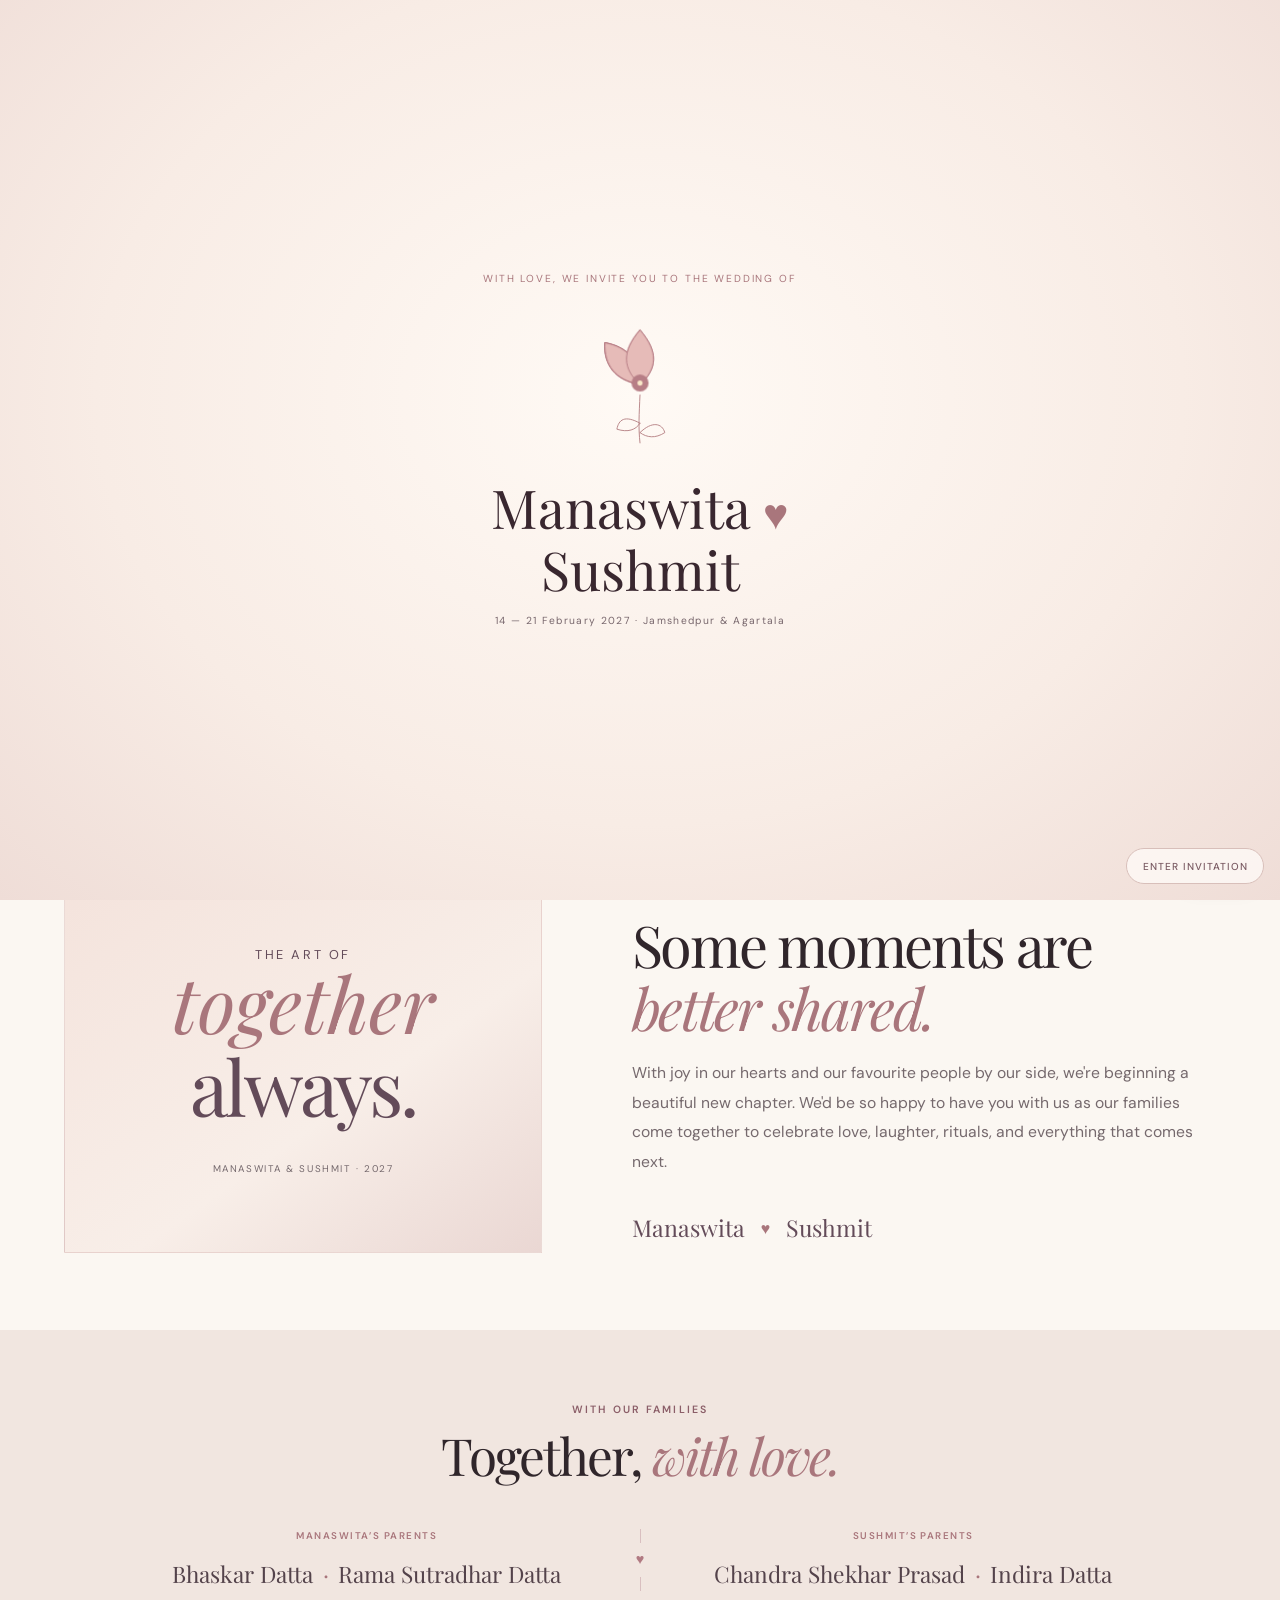
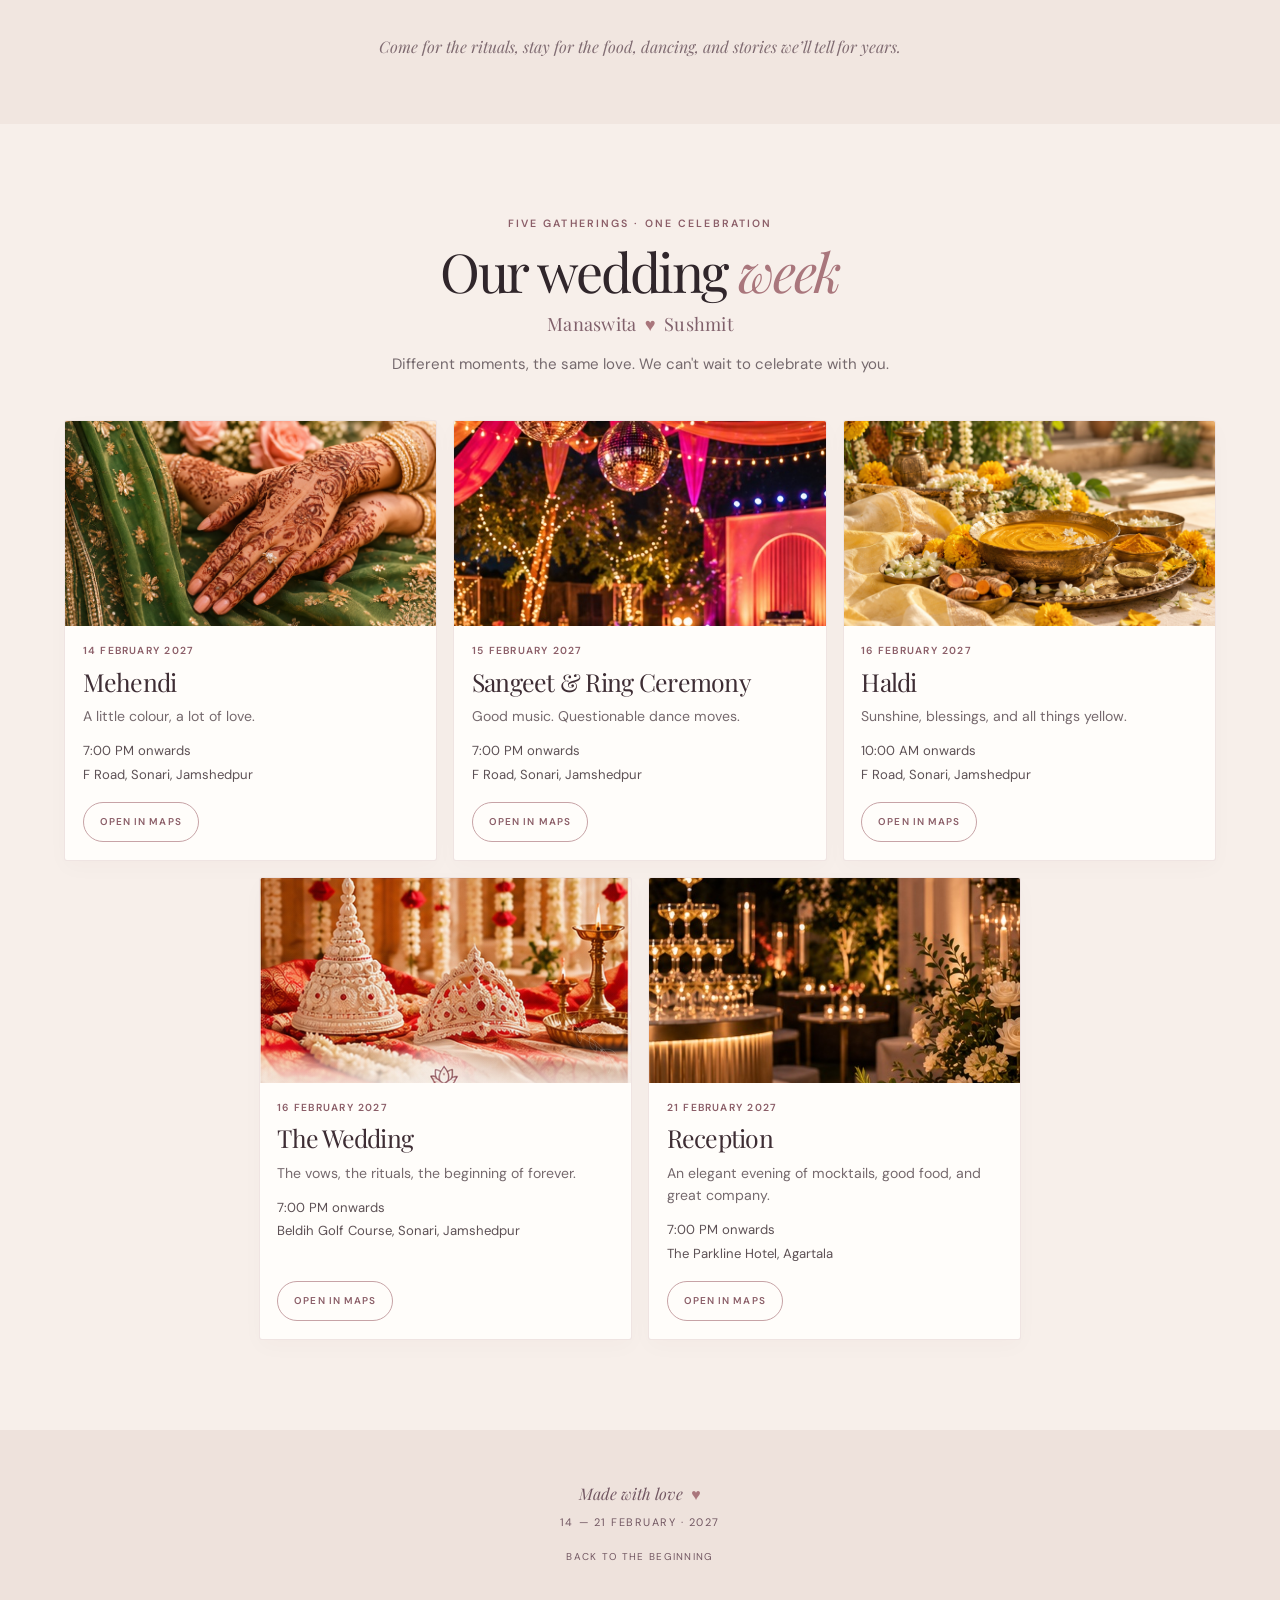
==== commit 04c9f474: "Add files via upload" ====
--- a/index.html
+++ b/index.html
@@ -5,19 +5,37 @@
   <meta name="viewport" content="width=device-width, initial-scale=1">
   <meta name="theme-color" content="#fbf7f2">
   <meta name="description" content="Manaswita and Sushmit invite you to celebrate their wedding, 14–21 February 2027.">
-  <title>Manaswita Datta ♥ Sushmit Shekhar — The Celebrations</title>
+  <title>Manaswita Datta ♥ Sushmit Shekhar — Wedding Celebration</title>
   <link rel="preconnect" href="https://fonts.googleapis.com">
   <link rel="preconnect" href="https://fonts.gstatic.com" crossorigin>
   <link href="https://fonts.googleapis.com/css2?family=DM+Sans:wght@400;500;600;700&family=Playfair+Display:ital,wght@0,400;0,500;0,600;1,400;1,500&display=swap" rel="stylesheet">
   <link rel="stylesheet" href="style.css">
 </head>
 <body>
+<section class="opening-intro" id="openingIntro" aria-label="Wedding invitation opening">
+  <div class="opening-inner">
+    <p class="opening-label">WITH LOVE, WE INVITE YOU TO THE WEDDING OF</p>
+    <svg class="opening-flower" viewBox="0 0 180 180" aria-hidden="true">
+      <path class="flower-stem" d="M90 104 C89 126 88 143 90 160 M90 137 C72 127 65 133 63 144 C76 148 85 145 90 137 M90 148 C104 134 116 137 119 148 C108 155 98 154 90 148"/>
+      <g fill="#e6bbb8" stroke="#b77e86" stroke-width="1.15">
+        <path class="bloom-petal petal-1" d="M90 92 C70 73 68 54 90 28 C112 54 110 73 90 92Z"/>
+        <path class="bloom-petal petal-2" d="M88 91 C62 86 48 70 49 43 C76 48 90 65 88 91Z" transform="rotate(-54 90 90)"/>
+        <path class="bloom-petal petal-3" d="M88 91 C62 86 48 70 49 43 C76 48 90 65 88 91Z" transform="rotate(-108 90 90)"/>
+        <path class="bloom-petal petal-4" d="M88 91 C62 86 48 70 49 43 C76 48 90 65 88 91Z" transform="rotate(54 90 90)"/>
+        <path class="bloom-petal petal-5" d="M88 91 C62 86 48 70 49 43 C76 48 90 65 88 91Z" transform="rotate(108 90 90)"/>
+        <path class="bloom-petal petal-6" d="M90 92 C70 73 68 54 90 28 C112 54 110 73 90 92Z" transform="rotate(180 90 90)"/>
+      </g><circle class="flower-center" cx="90" cy="90" r="10" fill="#b77e86"/><circle cx="90" cy="90" r="3" fill="#f9e8c9"/>
+    </svg>
+    <p class="opening-names">Manaswita <span>♥</span><br>Sushmit</p>
+    <p class="opening-date">14 — 21 February 2027 · Jamshedpur &amp; Agartala</p>
+  </div>
+  <button class="opening-skip" id="skipOpening" type="button">Enter invitation</button>
+</section>
 <header class="topbar">
-  <a class="monogram" href="#home" aria-label="Manaswita and Sushmit home">M <span aria-hidden="true">&amp;</span> S</a>
+  <a class="monogram" href="#home" aria-label="Manaswita and Sushmit home">M <span aria-hidden="true">♥</span> S</a>
   <nav aria-label="Main navigation">
-    <a href="#story">Our story</a><a href="#celebrations">Celebrations</a>
+    <a href="#story">Our story</a><a href="#families">Families</a><a href="#celebrations">Celebrations</a>
   </nav>
-  <a class="nav-cta" href="#celebrations">THE DETAILS</a>
 </header>
 <main>
   <section class="hero" id="home">
@@ -38,7 +56,7 @@
       <div class="art-frame"><span class="art-small">the art of</span><span class="art-script">together</span><span class="art-big">always.</span></div>
       <p class="art-caption">MANASWITA &amp; SUSHMIT · 2027</p>
     </div>
-    <div class="intro-copy">
+    <div class="intro-copy scroll-reveal">
       <p class="eyebrow">A LITTLE NOTE FROM US</p>
       <h2>Some moments are<br><em>better shared.</em></h2>
       <p>With joy in our hearts and our favourite people by our side, we're beginning a beautiful new chapter. We'd be so happy to have you with us as our families come together to celebrate love, laughter, rituals, and everything that comes next.</p>
@@ -46,30 +64,50 @@
     </div>
   </section>
 
+  <section class="families-section section-pad" id="families" aria-labelledby="families-title">
+    <div class="families-inner scroll-reveal">
+      <p class="eyebrow">WITH OUR FAMILIES</p>
+      <h2 id="families-title">Together, <em>with love.</em></h2>
+      <div class="parents-grid">
+        <div class="parents-column">
+          <p class="parents-label">MANASWITA’S PARENTS</p>
+          <p class="parents-names">Bhaskar Datta <span aria-hidden="true">·</span> Rama Sutradhar Datta</p>
+        </div>
+        <div class="parents-divider" aria-hidden="true"><span>♥</span></div>
+        <div class="parents-column">
+          <p class="parents-label">SUSHMIT’S PARENTS</p>
+          <p class="parents-names">Chandra Shekhar Prasad <span aria-hidden="true">·</span> Indira Datta</p>
+        </div>
+      </div>
+      <p class="family-note">Come for the rituals, stay for the food, dancing, and stories we’ll tell for years.</p>
+    </div>
+  </section>
+
   <section class="celebrations section-pad" id="celebrations">
-    <div class="section-heading">
+    <div class="section-heading scroll-reveal">
       <p class="eyebrow">FIVE GATHERINGS · ONE CELEBRATION</p>
       <h2>Our wedding <em>week</em></h2>
+      <p class="celebration-couple">Manaswita <span aria-hidden="true">♥</span> Sushmit</p>
       <p class="muted">Different moments, the same love. We can't wait to celebrate with you.</p>
     </div>
     <div class="event-grid">
-      <article class="event-card">
+      <article class="event-card scroll-reveal">
         <div class="event-photo photo-mehendi" role="img" aria-label="Henna-adorned hands on green embroidered fabric"></div>
         <div class="event-copy"><p class="event-date">14 February 2027</p><h3>Mehendi</h3><p class="event-description">A little colour, a lot of love.</p><p class="event-meta">7:00 PM onwards<br>F Road, Sonari, Jamshedpur</p><a class="map-link" href="https://www.google.com/maps?q=22.818944,86.1621792" target="_blank" rel="noopener">OPEN IN MAPS</a></div>
       </article>
-      <article class="event-card">
+      <article class="event-card scroll-reveal">
         <div class="event-photo photo-sangeet" role="img" aria-label="A warm evening celebration under string lights"></div>
         <div class="event-copy"><p class="event-date">15 February 2027</p><h3>Sangeet &amp; Ring Ceremony</h3><p class="event-description">Good music. Questionable dance moves.</p><p class="event-meta">7:00 PM onwards<br>F Road, Sonari, Jamshedpur</p><a class="map-link" href="https://www.google.com/maps?q=22.818944,86.1621792" target="_blank" rel="noopener">OPEN IN MAPS</a></div>
       </article>
-      <article class="event-card">
+      <article class="event-card scroll-reveal">
         <div class="event-photo photo-haldi" role="img" aria-label="Brass haldi bowls with turmeric and marigolds"></div>
         <div class="event-copy"><p class="event-date">16 February 2027</p><h3>Haldi</h3><p class="event-description">Sunshine, blessings, and all things yellow.</p><p class="event-meta">10:00 AM onwards<br>F Road, Sonari, Jamshedpur</p><a class="map-link" href="https://www.google.com/maps?q=22.818944,86.1621792" target="_blank" rel="noopener">OPEN IN MAPS</a></div>
       </article>
-      <article class="event-card event-card-wedding">
+      <article class="event-card event-card-wedding scroll-reveal">
         <div class="event-photo photo-wedding" role="img" aria-label="Bengali wedding still life with the groom’s topor and bride’s mukut, red silk, flowers and brass ritual items"></div>
         <div class="event-copy"><p class="event-date">16 February 2027</p><h3>The Wedding</h3><p class="event-description">The vows, the rituals, the beginning of forever.</p><p class="event-meta">7:00 PM onwards<br>Beldih Golf Course, Sonari, Jamshedpur</p><a class="map-link" href="https://www.google.com/maps?q=22.8091068,86.1737869" target="_blank" rel="noopener">OPEN IN MAPS</a></div>
       </article>
-      <article class="event-card">
+      <article class="event-card scroll-reveal">
         <div class="event-photo photo-reception" role="img" aria-label="An elegant candlelit wedding reception table"></div>
         <div class="event-copy"><p class="event-date">21 February 2027</p><h3>Reception</h3><p class="event-description">An elegant evening of mocktails, good food, and great company.</p><p class="event-meta">7:00 PM onwards<br>The Parkline Hotel, Agartala</p><a class="map-link" href="https://www.google.com/maps?q=23.8341933,91.2777088" target="_blank" rel="noopener">OPEN IN MAPS</a></div>
       </article>
@@ -79,14 +117,27 @@
 
 </main>
 <footer class="site-footer" id="footer">
-  <p class="footer-names">MANASWITA DATTA <span aria-hidden="true">♥</span> SUSHMIT SHEKHAR</p><p>14 — 21 FEBRUARY · 2027</p>
   <p class="made-with-love">Made with love <span aria-hidden="true">♥</span></p>
+  <p>14 — 21 FEBRUARY · 2027</p>
   <a href="#home">BACK TO THE BEGINNING</a>
 </footer>
 
 <!-- The player is deliberately not a separate song section. Audible autoplay can be blocked by browser settings. -->
 <div id="youtube-audio-player" aria-hidden="true"></div>
 <button class="music-toggle" id="musicToggle" type="button" aria-label="Play wedding music" aria-pressed="false"><span aria-hidden="true">♫</span><span id="musicToggleLabel">MUSIC</span></button>
+<script src="script.js"></script>
 <script src="music.js"></script>
+<script>
+(function(){
+  const intro=document.getElementById('openingIntro');
+  const skip=document.getElementById('skipOpening');
+  if(!intro||!skip)return;
+  let closed=false;
+  function closeIntro(){if(closed)return;closed=true;intro.classList.add('opening-gone');window.setTimeout(()=>intro.remove(),950);}
+  skip.addEventListener('click',closeIntro);
+  if(window.matchMedia('(prefers-reduced-motion: reduce)').matches){window.setTimeout(closeIntro,500);}
+  else{window.setTimeout(closeIntro,4300);}
+})();
+</script>
 </body>
 </html>
--- a/style.css
+++ b/style.css
@@ -122,3 +122,67 @@
   .photo-wedding { background-position: center center !important; }
   .event-page-wedding .event-detail-photo { background-position: center center !important; }
 }
+
+
+/* Elegant animated opening: a botanical flower unfolds, then reveals the invitation. */
+.opening-intro{position:fixed;inset:0;z-index:1000;display:grid;place-items:center;overflow:hidden;background:radial-gradient(ellipse at 50% 44%,#fffaf5 0%,#f8ece5 60%,#efddd7 100%);transition:opacity .85s ease,visibility .85s ease}
+.opening-intro.opening-gone{opacity:0;visibility:hidden;pointer-events:none}
+.opening-inner{width:min(92vw,540px);padding:2rem 1.2rem;text-align:center;animation:openingLift 1s ease both}
+.opening-label{margin:0 0 1.1rem;color:#a9767c;font-size:.64rem;letter-spacing:.18em;line-height:1.8;text-transform:uppercase;opacity:0;animation:openingFadeUp .8s .65s ease forwards}
+.opening-flower{display:block;width:clamp(118px,24vw,154px);height:auto;margin:0 auto 1rem;overflow:visible}
+.flower-stem{fill:none;stroke:#b78386;stroke-width:1.1;stroke-linecap:round;stroke-dasharray:140;stroke-dashoffset:140;animation:openingDraw 1s .15s ease forwards}
+.bloom-petal{transform-box:fill-box;transform-origin:center bottom;opacity:0;transform:scale(.1) rotate(-16deg);animation:openingPetal .85s cubic-bezier(.2,.8,.25,1) forwards}
+.bloom-petal.petal-1{animation-delay:.3s}.bloom-petal.petal-2{animation-delay:.42s}.bloom-petal.petal-3{animation-delay:.54s}.bloom-petal.petal-4{animation-delay:.66s}.bloom-petal.petal-5{animation-delay:.78s}.bloom-petal.petal-6{animation-delay:.9s}
+.flower-center{transform-box:fill-box;transform-origin:center;opacity:0;transform:scale(.1);animation:openingCenter .5s 1.05s ease forwards}
+.opening-names{margin:.35rem 0 .75rem;color:#39272f;font-family:var(--serif);font-size:clamp(2rem,6.2vw,3.35rem);font-weight:400;line-height:1.16;opacity:0;animation:openingFadeUp .9s 1.25s ease forwards}
+.opening-names span{display:inline-block;color:#a9767c;font-size:.8em;animation:openingHeart .9s 1.8s ease both}
+.opening-date{margin:0;color:#77666c;font-size:.64rem;letter-spacing:.13em;line-height:1.8;opacity:0;animation:openingFadeUp .8s 1.7s ease forwards}
+.opening-skip{position:absolute;right:1rem;bottom:1rem;border:1px solid #d8bfba;border-radius:999px;background:rgba(255,253,250,.72);padding:.65rem .95rem;color:#795a62;font:500 .63rem/1.3 var(--sans);letter-spacing:.1em;text-transform:uppercase;cursor:pointer;transition:background .2s,color .2s}
+.opening-skip:hover{background:#a9767c;color:white}
+@keyframes openingDraw{to{stroke-dashoffset:0}}@keyframes openingPetal{0%{opacity:0;transform:scale(.1) rotate(-20deg)}75%{opacity:1;transform:scale(1.06) rotate(2deg)}100%{opacity:1;transform:scale(1) rotate(0)}}@keyframes openingCenter{to{opacity:1;transform:scale(1)}}@keyframes openingFadeUp{from{opacity:0;transform:translateY(11px)}to{opacity:1;transform:translateY(0)}}@keyframes openingLift{from{transform:translateY(8px);opacity:.7}to{transform:translateY(0);opacity:1}}@keyframes openingHeart{0%{transform:scale(.55);opacity:0}65%{transform:scale(1.14);opacity:1}100%{transform:scale(1);opacity:1}}
+/* Parents appear as a quiet text-led dedication, not separate bride/groom boxes. */
+.families-section{padding-top:clamp(3.4rem,5.5vw,5.5rem);padding-bottom:clamp(3.1rem,5vw,4.7rem);background:#f1e6e0}
+.families-inner{max-width:1050px;margin:0 auto}
+.families-section .eyebrow{margin-bottom:.55rem}
+.families-section h2{margin:.2rem 0 1.8rem;font-size:clamp(2.35rem,4vw,3.65rem)}
+.parents-grid{display:grid;grid-template-columns:minmax(0,1fr) 42px minmax(0,1fr);align-items:center;gap:clamp(.7rem,2vw,1.8rem);max-width:1000px;margin:0 auto}
+.parents-column{padding:1rem .75rem;min-width:0}
+.parents-label{margin:0 0 .65rem;color:#a9767c;font-size:.61rem;font-weight:600;letter-spacing:.15em;line-height:1.7}
+.parents-names{margin:0;color:#54434b;font-family:var(--serif);font-size:clamp(1.08rem,1.8vw,1.42rem);line-height:1.65;text-wrap:balance}
+.parents-names span{color:#a9767c;padding:0 .22rem;white-space:nowrap}
+.parents-divider{height:62px;display:flex;align-items:center;justify-content:center;position:relative;color:#b17a82;font-size:.9rem}
+.parents-divider:before{content:"";position:absolute;top:0;bottom:0;left:50%;width:1px;background:#d9bfc0}
+.parents-divider span{position:relative;background:#f1e6e0;padding:.3rem}
+.family-note{margin:1.55rem auto 0;color:#806c72;font-family:var(--serif);font-size:1rem;font-style:italic;line-height:1.7}
+.celebration-couple{margin:-.1rem 0 .8rem;color:#80606b;font-family:var(--serif);font-size:1.14rem;letter-spacing:.015em}
+.celebration-couple span{color:#a9767c;padding:0 .18rem;font-family:Georgia,serif}
+/* Gentle scroll reveals. The observer in script.js only animates elements as they enter view. */
+.scroll-reveal{opacity:0;transform:translateY(18px);transition:opacity .75s ease,transform .75s cubic-bezier(.2,.7,.2,1);transition-delay:var(--delay,0ms)}
+.scroll-reveal.is-visible{opacity:1;transform:translateY(0)}
+.event-card.scroll-reveal.is-visible:hover{transform:translateY(-3px)}
+/* With the duplicate Details button removed, use a two-part desktop header. */
+.topbar{grid-template-columns:auto minmax(0,1fr)}
+.topbar nav{justify-content:flex-end;gap:clamp(.8rem,2.2vw,2.2rem)}
+.monogram{font-size:clamp(1.2rem,1.7vw,1.5rem);letter-spacing:.025em}
+.monogram span{font-size:1em;letter-spacing:0}
+@media(max-width:760px){
+ .topbar{grid-template-columns:1fr;justify-items:center;gap:.25rem;padding:.6rem .7rem}
+ .monogram{font-size:1.15rem;line-height:1.2}
+ .topbar nav{grid-column:auto;grid-row:auto;justify-content:center;gap:clamp(.8rem,5vw,1.4rem);flex-wrap:wrap}
+ .parents-grid{grid-template-columns:minmax(0,1fr);gap:0}
+ .parents-column{padding:.65rem .15rem}
+ .parents-divider{height:24px}
+ .parents-divider:before{top:0;bottom:0}
+ .parents-names{font-size:1.08rem;line-height:1.7}
+ .family-note{font-size:.95rem;margin-top:1.2rem}
+ .celebration-couple{font-size:1.12rem}
+ .opening-label{max-width:280px;margin:0 auto 1rem;font-size:.59rem}
+ .opening-date{max-width:280px;margin:0 auto;font-size:.59rem;line-height:1.9}
+}
+@media(prefers-reduced-motion:reduce){
+ .opening-intro,.opening-inner,.opening-label,.opening-flower *,.opening-names,.opening-names span,.opening-date,.scroll-reveal{animation:none!important;transition:none!important}
+ .opening-label,.opening-names,.opening-date{opacity:1;transform:none}
+ .bloom-petal,.flower-center{opacity:1;transform:none}
+ .flower-stem{stroke-dashoffset:0}
+ .scroll-reveal{opacity:1;transform:none}
+}
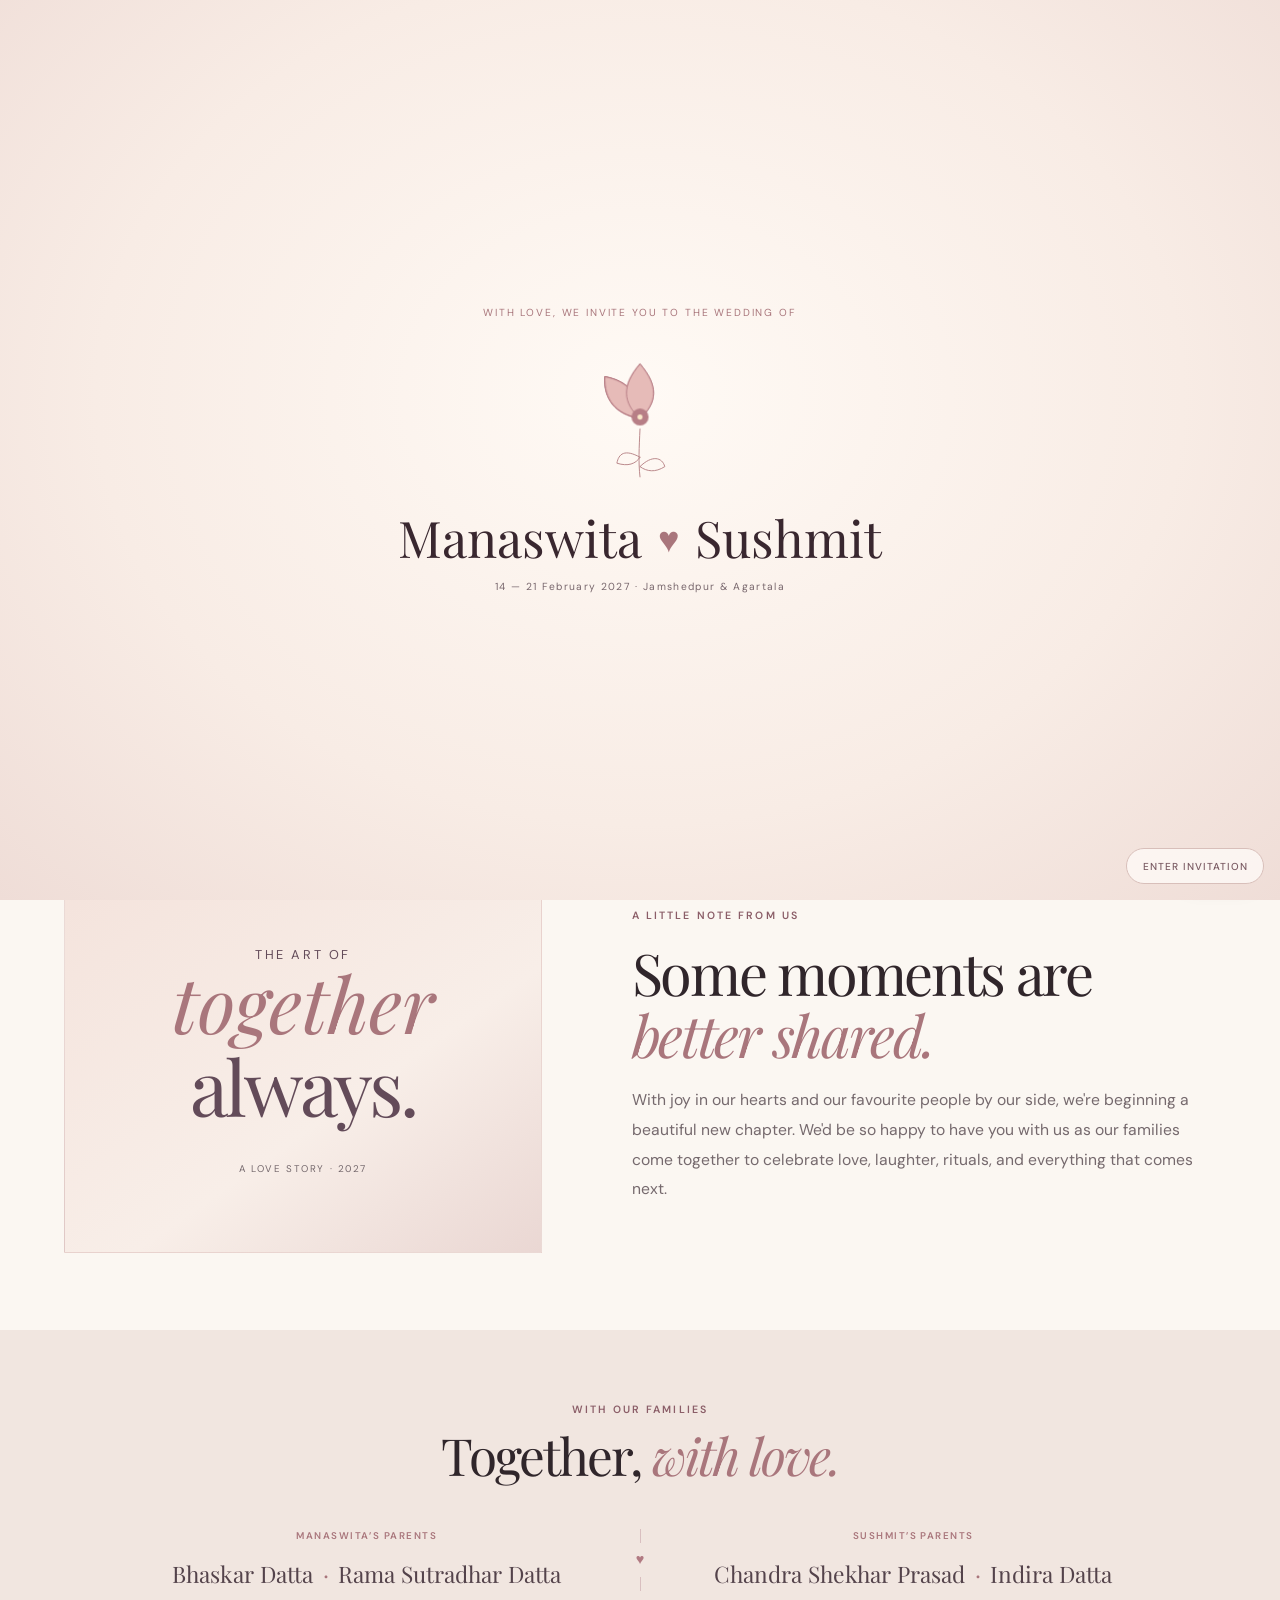
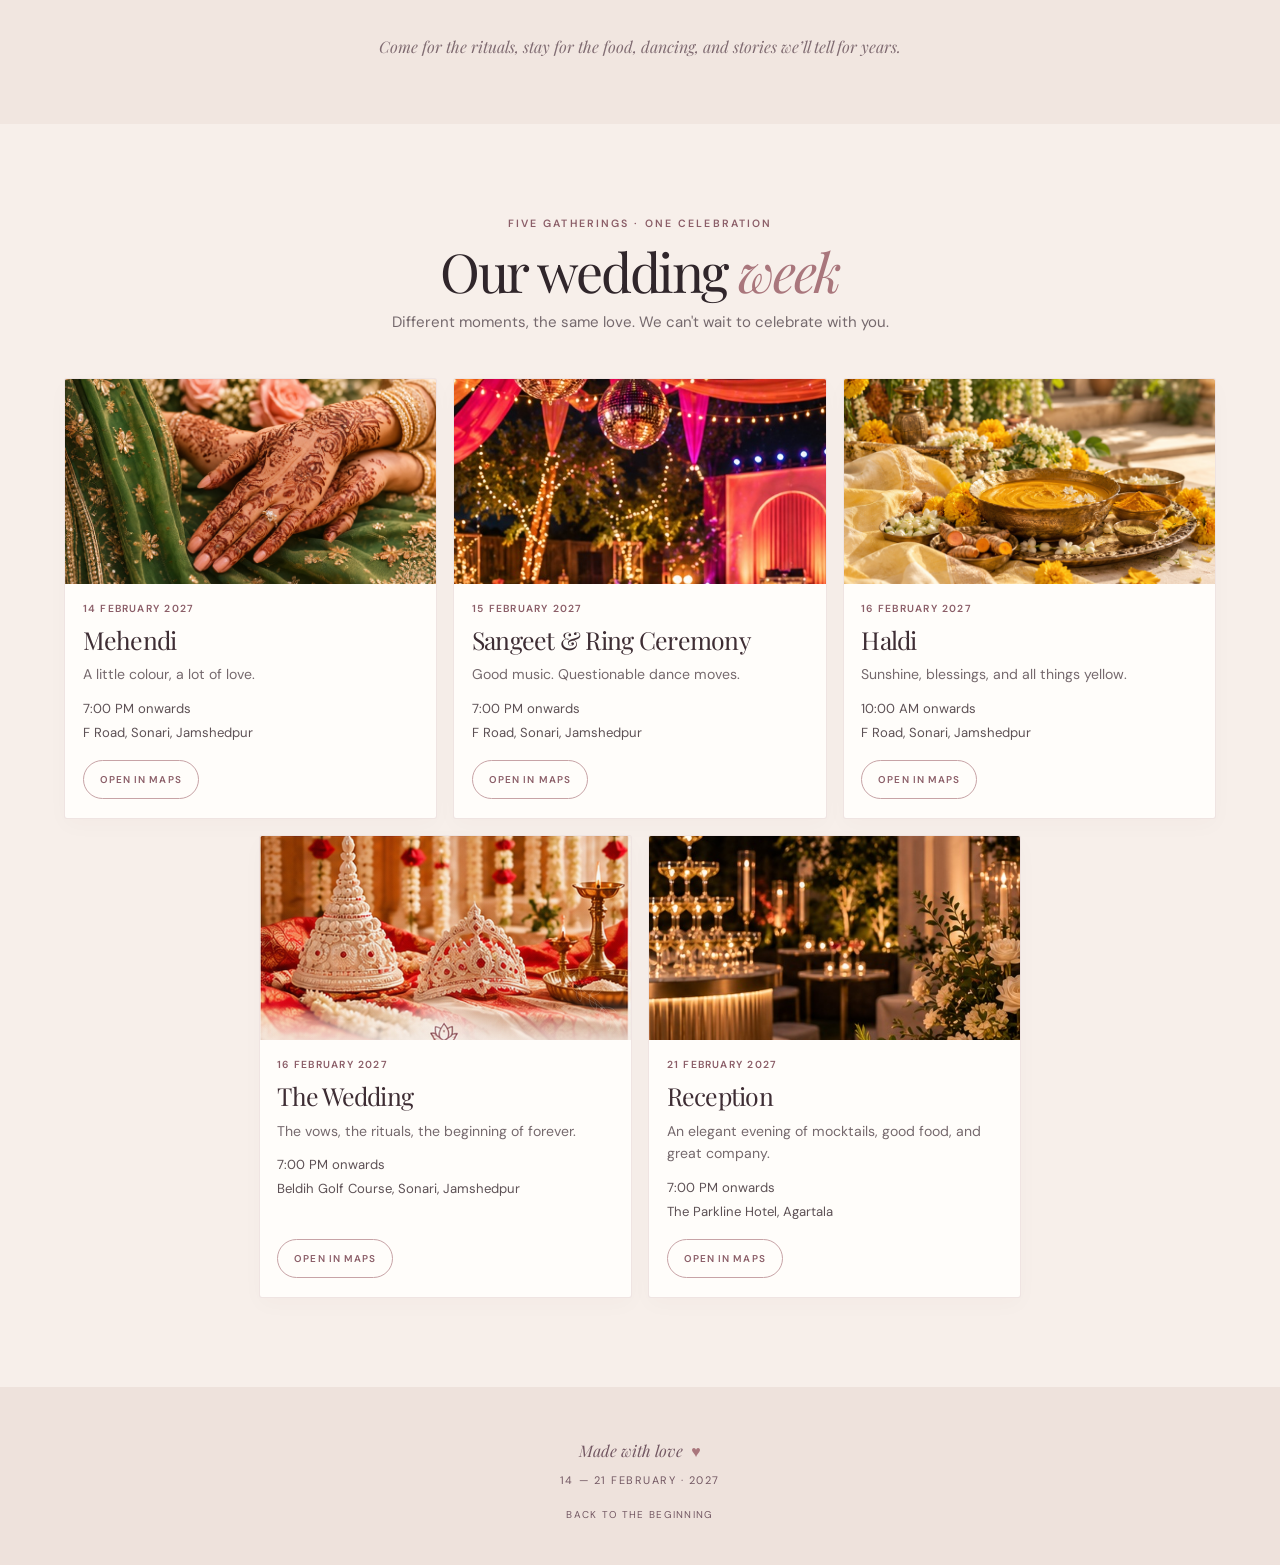
==== commit 2494a6bc: "Add files via upload" ====
--- a/index.html
+++ b/index.html
@@ -5,7 +5,7 @@
   <meta name="viewport" content="width=device-width, initial-scale=1">
   <meta name="theme-color" content="#fbf7f2">
   <meta name="description" content="Manaswita and Sushmit invite you to celebrate their wedding, 14–21 February 2027.">
-  <title>Manaswita Datta ♥ Sushmit Shekhar — Wedding Celebration</title>
+  <title>Manaswita ♥ Sushmit — Wedding Celebration</title>
   <link rel="preconnect" href="https://fonts.googleapis.com">
   <link rel="preconnect" href="https://fonts.gstatic.com" crossorigin>
   <link href="https://fonts.googleapis.com/css2?family=DM+Sans:wght@400;500;600;700&family=Playfair+Display:ital,wght@0,400;0,500;0,600;1,400;1,500&display=swap" rel="stylesheet">
@@ -26,7 +26,7 @@
         <path class="bloom-petal petal-6" d="M90 92 C70 73 68 54 90 28 C112 54 110 73 90 92Z" transform="rotate(180 90 90)"/>
       </g><circle class="flower-center" cx="90" cy="90" r="10" fill="#b77e86"/><circle cx="90" cy="90" r="3" fill="#f9e8c9"/>
     </svg>
-    <p class="opening-names">Manaswita <span>♥</span><br>Sushmit</p>
+    <p class="opening-names"><span class="opening-name">Manaswita</span><span class="opening-heart" aria-label="and">♥</span><span class="opening-name">Sushmit</span></p>
     <p class="opening-date">14 — 21 February 2027 · Jamshedpur &amp; Agartala</p>
   </div>
   <button class="opening-skip" id="skipOpening" type="button">Enter invitation</button>
@@ -41,8 +41,8 @@
   <section class="hero" id="home">
     <div class="hero-art" role="img" aria-label="A romantic couple sitting together by the lake at sunset"></div>
     <div class="hero-content">
-      <p class="eyebrow">TOGETHER WITH OUR FAMILIES</p>
-      <h1 class="couple-names"><span>Manaswita Datta</span><span class="name-heart" aria-label="heart">♥</span><span>Sushmit Shekhar</span></h1>
+      <p class="eyebrow">OUR WEDDING CELEBRATION</p>
+      <h1 class="couple-names"><span class="hero-name">Manaswita</span><span class="name-heart" aria-label="love">♥</span><span class="hero-name">Sushmit</span></h1>
       <p class="hero-date">14 — 21 FEBRUARY · 2027</p>
       <p class="hero-place">JAMSHEDPUR &amp; AGARTALA</p>
       <p class="invitation-tagline">A week of love, laughter, and new beginnings.</p>
@@ -54,13 +54,12 @@
   <section class="intro-section section-pad" id="story">
     <div class="intro-art" aria-hidden="true">
       <div class="art-frame"><span class="art-small">the art of</span><span class="art-script">together</span><span class="art-big">always.</span></div>
-      <p class="art-caption">MANASWITA &amp; SUSHMIT · 2027</p>
+      <p class="art-caption">A LOVE STORY · 2027</p>
     </div>
     <div class="intro-copy scroll-reveal">
       <p class="eyebrow">A LITTLE NOTE FROM US</p>
       <h2>Some moments are<br><em>better shared.</em></h2>
       <p>With joy in our hearts and our favourite people by our side, we're beginning a beautiful new chapter. We'd be so happy to have you with us as our families come together to celebrate love, laughter, rituals, and everything that comes next.</p>
-      <div class="signature"><span>Manaswita</span><b aria-label="heart">♥</b><span>Sushmit</span></div>
     </div>
   </section>
 
@@ -87,7 +86,6 @@
     <div class="section-heading scroll-reveal">
       <p class="eyebrow">FIVE GATHERINGS · ONE CELEBRATION</p>
       <h2>Our wedding <em>week</em></h2>
-      <p class="celebration-couple">Manaswita <span aria-hidden="true">♥</span> Sushmit</p>
       <p class="muted">Different moments, the same love. We can't wait to celebrate with you.</p>
     </div>
     <div class="event-grid">
--- a/style.css
+++ b/style.css
@@ -186,3 +186,29 @@
  .flower-stem{stroke-dashoffset:0}
  .scroll-reveal{opacity:1;transform:none}
 }
+
+
+/* Final name cleanup: keep the couple names to the opening and hero only. */
+.opening-names{display:flex;align-items:center;justify-content:center;gap:clamp(.45rem,2vw,1rem);white-space:nowrap;font-size:clamp(1.7rem,5.2vw,3.15rem);line-height:1.1}
+.opening-names .opening-name{display:inline-block;white-space:nowrap}
+.opening-names .opening-heart{display:inline-block;flex:0 0 auto;color:#a9767c;font-size:.72em;animation:openingHeart .9s 1.8s ease both}
+.hero h1.couple-names{display:flex;flex-direction:row;flex-wrap:nowrap;align-items:center;justify-content:center;gap:clamp(.45rem,1.6vw,1.25rem);width:100%;max-width:1000px;margin:.6rem auto 1.25rem;font-size:clamp(2rem,4.4vw,4.25rem);line-height:1.08;letter-spacing:-.045em;color:#2f2026;text-shadow:0 1px 0 rgba(255,250,245,.65)}
+.hero h1.couple-names .hero-name{display:block;min-width:0;white-space:nowrap;text-align:center}
+.hero h1.couple-names .name-heart{display:inline-block;flex:0 0 auto;color:#9a626d;font-size:.62em;line-height:1;text-shadow:none}
+/* The names are not repeated in the story artwork, story copy, or event heading. */
+.art-caption{letter-spacing:.16em}
+@media(max-width:760px){
+ .opening-names{gap:.42rem;font-size:clamp(1.6rem,7vw,2.25rem);margin:.4rem 0 .8rem}
+ .opening-names .opening-name{white-space:nowrap}
+ .hero h1.couple-names{display:flex;flex-direction:row;flex-wrap:nowrap;gap:clamp(.22rem,1.5vw,.55rem);font-size:clamp(1.75rem,7.1vw,2.7rem);line-height:1.1;letter-spacing:-.055em;margin:.55rem auto .9rem}
+ .hero h1.couple-names .hero-name{white-space:nowrap}
+ .hero h1.couple-names .name-heart{font-size:.56em}
+}
+@media(max-width:370px){
+ .opening-names{font-size:1.48rem;gap:.28rem}
+ .hero h1.couple-names{font-size:clamp(1.48rem,6.5vw,1.8rem);gap:.2rem;letter-spacing:-.06em}
+}
+/* Keep the names calm and readable while only the heart receives its small flourish. */
+.opening-names .opening-name{font-size:1em;color:#39272f;opacity:0;animation:openingFadeUp .9s 1.25s ease forwards}
+.opening-names .opening-heart{font-size:.72em;color:#a9767c;opacity:0;animation:openingHeart .75s 1.6s ease both}
+@media(prefers-reduced-motion:reduce){.opening-names .opening-name,.opening-names .opening-heart{opacity:1;animation:none!important}}
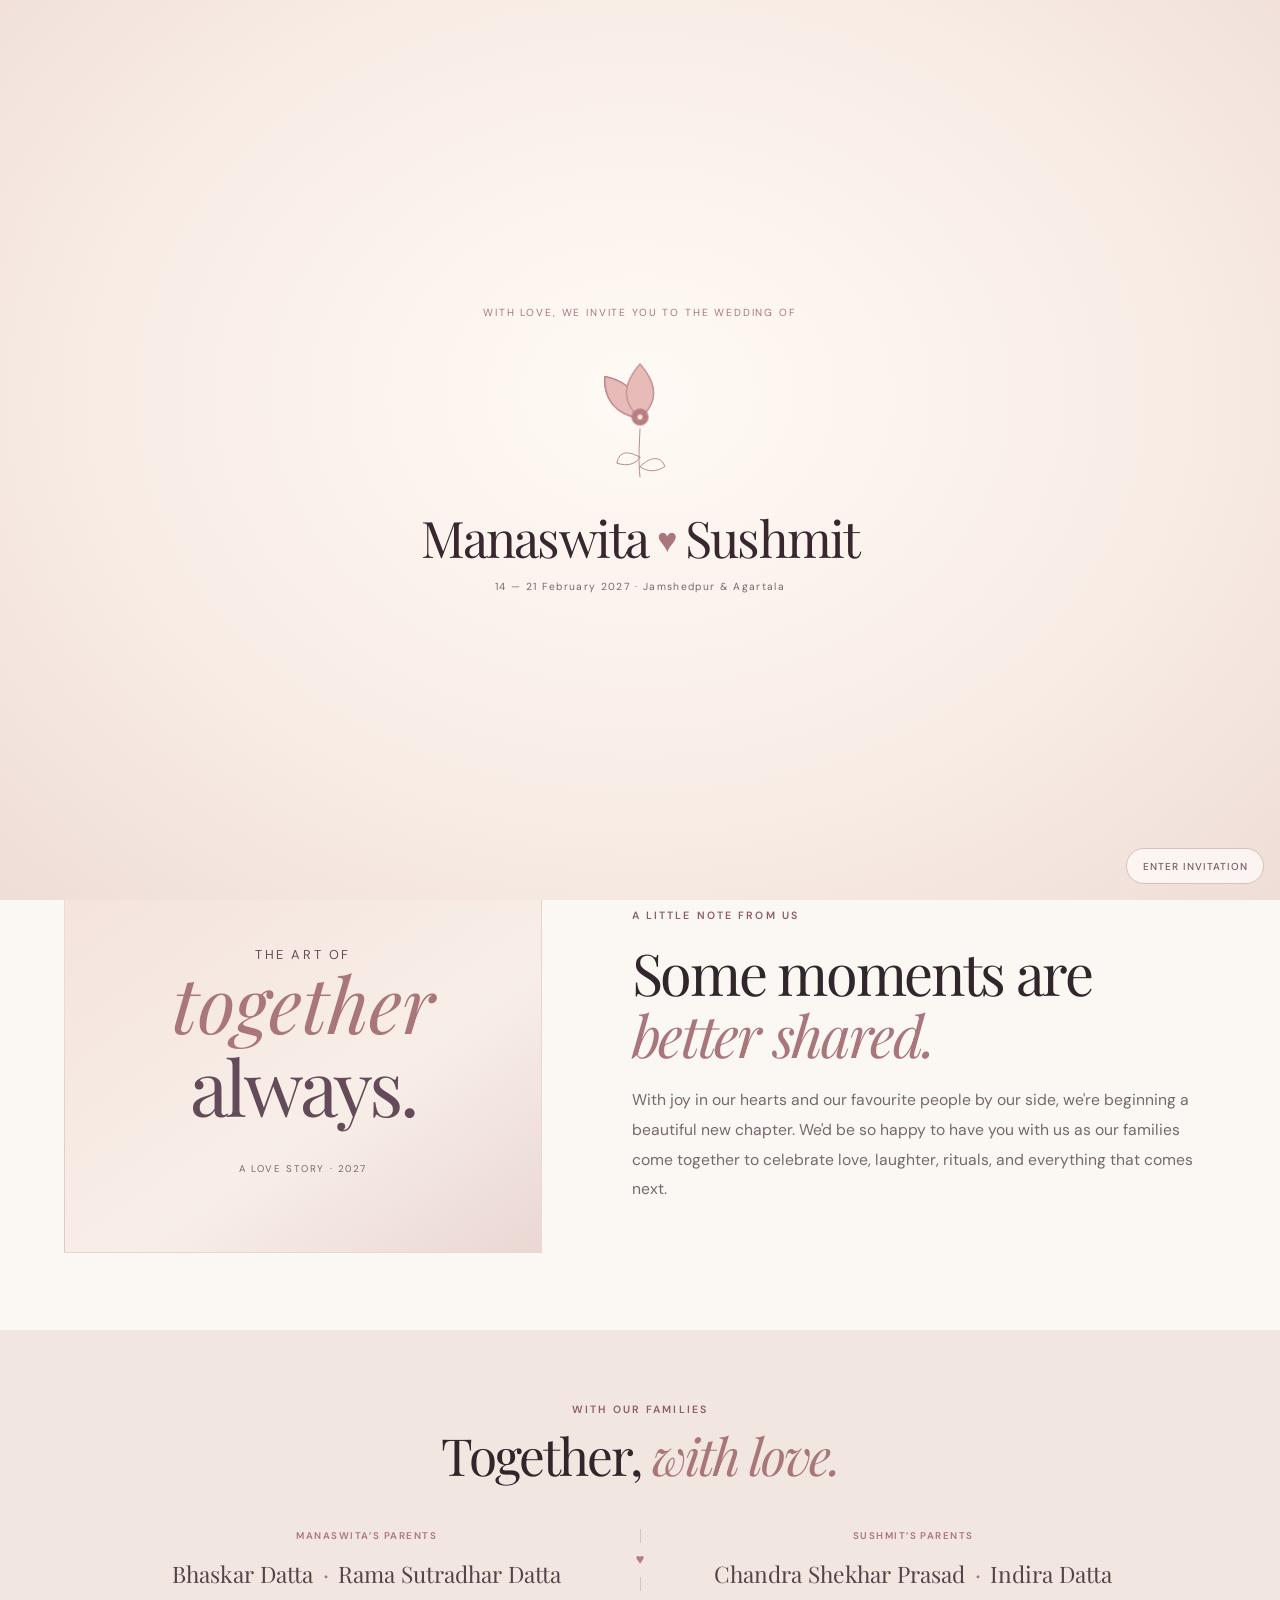
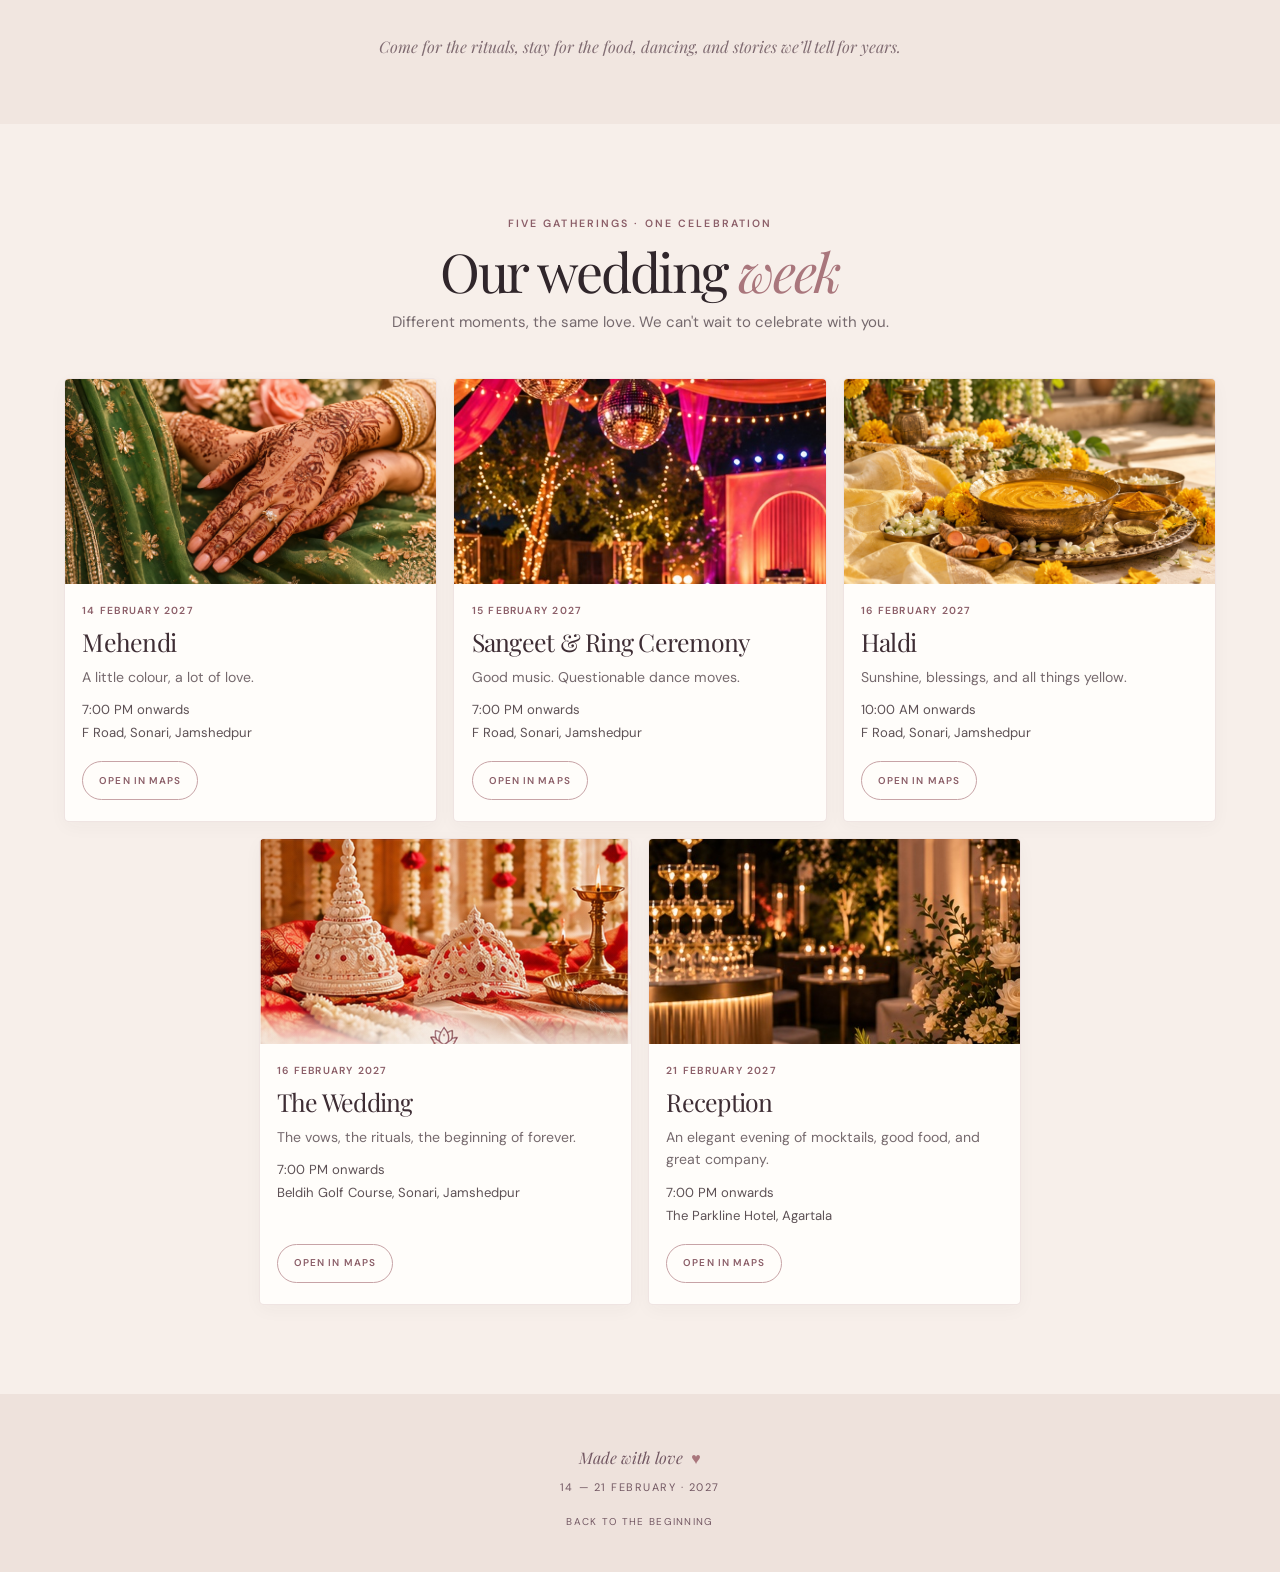
==== commit 043cc060: "Add files via upload" ====
--- a/index.html
+++ b/index.html
@@ -42,7 +42,7 @@
     <div class="hero-art" role="img" aria-label="A romantic couple sitting together by the lake at sunset"></div>
     <div class="hero-content">
       <p class="eyebrow">OUR WEDDING CELEBRATION</p>
-      <h1 class="couple-names"><span class="hero-name">Manaswita</span><span class="name-heart" aria-label="love">♥</span><span class="hero-name">Sushmit</span></h1>
+      <h1 class="couple-names"><span class="names-lockup"><span class="hero-name">Manaswita</span><span class="name-heart" aria-label="love">♥</span><span class="hero-name">Sushmit</span></span></h1>
       <p class="hero-date">14 — 21 FEBRUARY · 2027</p>
       <p class="hero-place">JAMSHEDPUR &amp; AGARTALA</p>
       <p class="invitation-tagline">A week of love, laughter, and new beginnings.</p>
--- a/style.css
+++ b/style.css
@@ -212,3 +212,191 @@
 .opening-names .opening-name{font-size:1em;color:#39272f;opacity:0;animation:openingFadeUp .9s 1.25s ease forwards}
 .opening-names .opening-heart{font-size:.72em;color:#a9767c;opacity:0;animation:openingHeart .75s 1.6s ease both}
 @media(prefers-reduced-motion:reduce){.opening-names .opening-name,.opening-names .opening-heart{opacity:1;animation:none!important}}
+
+/* Mobile name lockup: keep both first names and the heart on one line. */
+.opening-inner .opening-names {
+  display: flex !important;
+  flex-flow: row nowrap !important;
+  align-items: center;
+  justify-content: center;
+  width: max-content;
+  max-width: calc(100vw - 2rem);
+  margin-left: auto;
+  margin-right: auto;
+  white-space: nowrap !important;
+  gap: clamp(.18rem, 1vw, .55rem);
+  font-size: clamp(1.38rem, 5.5vw, 3.15rem);
+  letter-spacing: -.035em;
+}
+.opening-inner .opening-names .opening-name {
+  display: inline-block !important;
+  flex: 0 0 auto !important;
+  width: auto;
+  white-space: nowrap !important;
+  word-break: keep-all;
+  overflow-wrap: normal;
+  font-size: 1em;
+}
+.opening-inner .opening-names .opening-heart {
+  flex: 0 0 auto !important;
+  margin: 0;
+  font-size: .68em;
+  line-height: 1;
+}
+.hero h1.couple-names {
+  display: flex !important;
+  flex-flow: row nowrap !important;
+  align-items: center;
+  justify-content: center;
+  max-width: 100%;
+  gap: clamp(.16rem, 1vw, .65rem);
+}
+.hero h1.couple-names .hero-name {
+  flex: 0 0 auto !important;
+  white-space: nowrap !important;
+  word-break: keep-all;
+  overflow-wrap: normal;
+}
+.hero h1.couple-names .name-heart { flex: 0 0 auto !important; }
+@media (max-width: 430px) {
+  .opening-inner .opening-names { font-size: clamp(1.25rem, 6vw, 1.6rem); gap: .2rem; }
+  .hero h1.couple-names { font-size: clamp(1.5rem, 6.4vw, 1.95rem); letter-spacing: -.06em; gap: .18rem; }
+  .hero h1.couple-names .name-heart { font-size: .55em; }
+}
+@media (max-width: 340px) {
+  .opening-inner .opening-names { font-size: 1.22rem; gap: .15rem; }
+  .hero h1.couple-names { font-size: 1.42rem; gap: .14rem; }
+}
+
+/* Final lockup fix: keep both first names close to the heart on phones and tablets. */
+.hero h1.couple-names {
+  display: flex !important;
+  flex-direction: row !important;
+  flex-wrap: nowrap !important;
+  justify-content: center !important;
+  align-items: baseline !important;
+  width: fit-content !important;
+  max-width: calc(100% - 1rem) !important;
+  margin-left: auto !important;
+  margin-right: auto !important;
+  gap: clamp(.12rem, .9vw, .42rem) !important;
+}
+.hero h1.couple-names .hero-name {
+  display: inline-block !important;
+  flex: 0 0 auto !important;
+  width: auto !important;
+  min-width: 0 !important;
+  max-width: none !important;
+  margin: 0 !important;
+  padding: 0 !important;
+  text-align: center !important;
+  white-space: nowrap !important;
+}
+.hero h1.couple-names .name-heart {
+  display: inline-block !important;
+  flex: 0 0 auto !important;
+  width: auto !important;
+  margin: 0 !important;
+  padding: 0 !important;
+  line-height: 1 !important;
+}
+@media (max-width: 900px) {
+  .hero h1.couple-names {
+    font-size: clamp(1.55rem, 4.8vw, 2.35rem) !important;
+    letter-spacing: -.045em !important;
+    gap: clamp(.12rem, .7vw, .3rem) !important;
+  }
+}
+@media (max-width: 430px) {
+  .hero h1.couple-names {
+    font-size: clamp(1.35rem, 6.1vw, 1.65rem) !important;
+    gap: .16rem !important;
+    letter-spacing: -.05em !important;
+  }
+  .hero h1.couple-names .name-heart { font-size: .56em !important; }
+}
+
+
+/* Enhanced responsive couple lockup: the heart stays between the names, never at the edges. */
+.hero h1.couple-names {
+  display: block !important;
+  width: 100% !important;
+  max-width: 100% !important;
+  margin: .65rem auto 1.15rem !important;
+  text-align: center !important;
+  white-space: normal !important;
+  font-size: clamp(2rem, 4.1vw, 3.45rem) !important;
+  line-height: 1.12 !important;
+  letter-spacing: -.045em !important;
+}
+.hero h1.couple-names .names-lockup {
+  display: inline-flex !important;
+  flex-flow: row nowrap !important;
+  align-items: baseline !important;
+  justify-content: center !important;
+  gap: clamp(.16rem, .8vw, .48rem) !important;
+  width: max-content !important;
+  max-width: 100% !important;
+  white-space: nowrap !important;
+  vertical-align: baseline;
+}
+.hero h1.couple-names .names-lockup .hero-name {
+  display: inline-block !important;
+  flex: 0 0 auto !important;
+  width: auto !important;
+  min-width: 0 !important;
+  max-width: none !important;
+  margin: 0 !important;
+  padding: 0 !important;
+  text-align: center !important;
+  white-space: nowrap !important;
+  word-break: keep-all !important;
+  overflow-wrap: normal !important;
+}
+.hero h1.couple-names .names-lockup .name-heart {
+  display: inline-block !important;
+  flex: 0 0 auto !important;
+  width: auto !important;
+  margin: 0 !important;
+  padding: 0 !important;
+  color: #a9767c !important;
+  font-size: .56em !important;
+  line-height: 1 !important;
+  text-shadow: none !important;
+}
+/* Slightly softer layout on tablet-sized phones and regular phones. */
+@media (max-width: 900px) {
+  .hero { min-height: 0 !important; display: flex !important; flex-direction: column !important; align-items: stretch !important; }
+  .hero .hero-art { position: relative !important; inset: auto !important; width: 100% !important; height: clamp(220px, 48vw, 360px) !important; flex: 0 0 auto !important; background-position: center 47% !important; }
+  .hero:after { background: linear-gradient(0deg, rgba(251,247,242,.98) 0%, rgba(251,247,242,.10) 55%, rgba(251,247,242,.04) 100%) !important; }
+  .hero .hero-content { position: relative !important; z-index: 1 !important; width: 100% !important; max-width: 100% !important; margin: 0 !important; padding: 1.65rem clamp(1rem,4vw,2.25rem) 2.5rem !important; background: linear-gradient(180deg,#fbf7f2 0%,#fbf7f2 100%) !important; text-align: center !important; }
+  .hero h1.couple-names { font-size: clamp(1.8rem, 5.3vw, 2.65rem) !important; margin: .45rem auto .85rem !important; letter-spacing: -.05em !important; }
+  .hero-date { margin-top: .6rem !important; font-size: .67rem !important; letter-spacing: .13em !important; }
+  .hero-place { font-size: .61rem !important; letter-spacing: .11em !important; }
+  .invitation-tagline { margin: .75rem auto 1rem !important; font-size: 1.05rem !important; line-height: 1.55 !important; }
+  .hero-side-note { display: none !important; }
+}
+@media (max-width: 430px) {
+  .hero .hero-art { height: clamp(220px, 64vw, 285px) !important; background-position: 53% 48% !important; }
+  .hero .hero-content { padding: 1.25rem .75rem 2rem !important; }
+  .hero h1.couple-names { font-size: clamp(1.55rem, 6.1vw, 1.85rem) !important; letter-spacing: -.055em !important; gap: .12rem !important; }
+  .hero h1.couple-names .names-lockup { gap: .18rem !important; }
+  .hero h1.couple-names .names-lockup .name-heart { font-size: .55em !important; }
+  .hero .eyebrow { font-size: .57rem !important; letter-spacing: .13em !important; }
+  .hero-date { font-size: .62rem !important; letter-spacing: .1em !important; }
+  .hero-place { font-size: .56rem !important; letter-spacing: .085em !important; }
+  .round-link { max-width: calc(100vw - 2rem); padding: .76rem 1rem !important; font-size: .61rem !important; }
+}
+@media (max-width: 340px) {
+  .hero h1.couple-names { font-size: 1.35rem !important; }
+  .hero h1.couple-names .names-lockup { gap: .12rem !important; }
+}
+/* Calm refinements: consistent card edges, readable event meta, responsive parents section. */
+.event-card { border-radius: 5px; box-shadow: 0 5px 18px rgba(64,45,51,.035); }
+.event-card:hover { box-shadow: 0 11px 26px rgba(64,45,51,.075); }
+.event-photo { background-color: #eadbd4; }
+.event-copy { padding: 1.2rem clamp(.95rem, 1.35vw, 1.35rem) 1.3rem; }
+.event-meta { line-height: 1.75; }
+@media (prefers-reduced-motion: reduce) {
+  .hero h1.couple-names .names-lockup, .hero h1.couple-names .name-heart { animation: none !important; }
+}
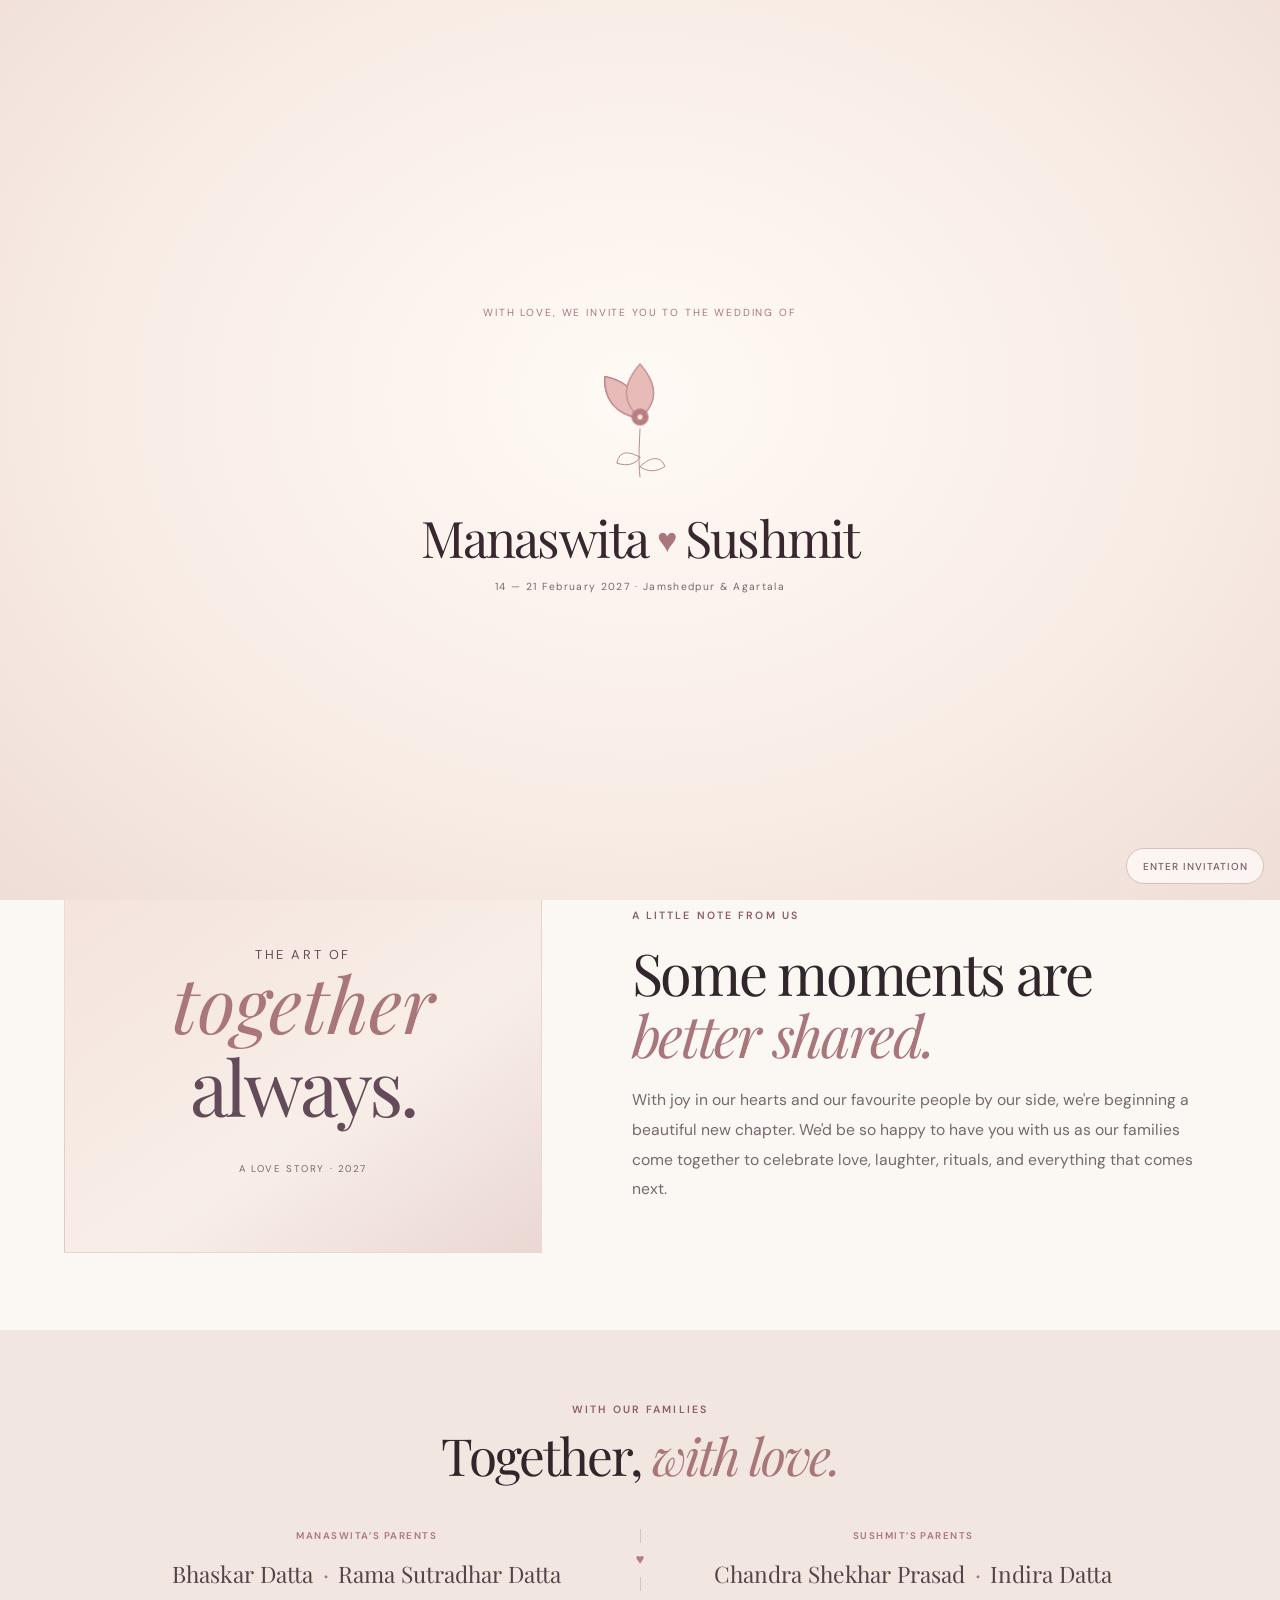
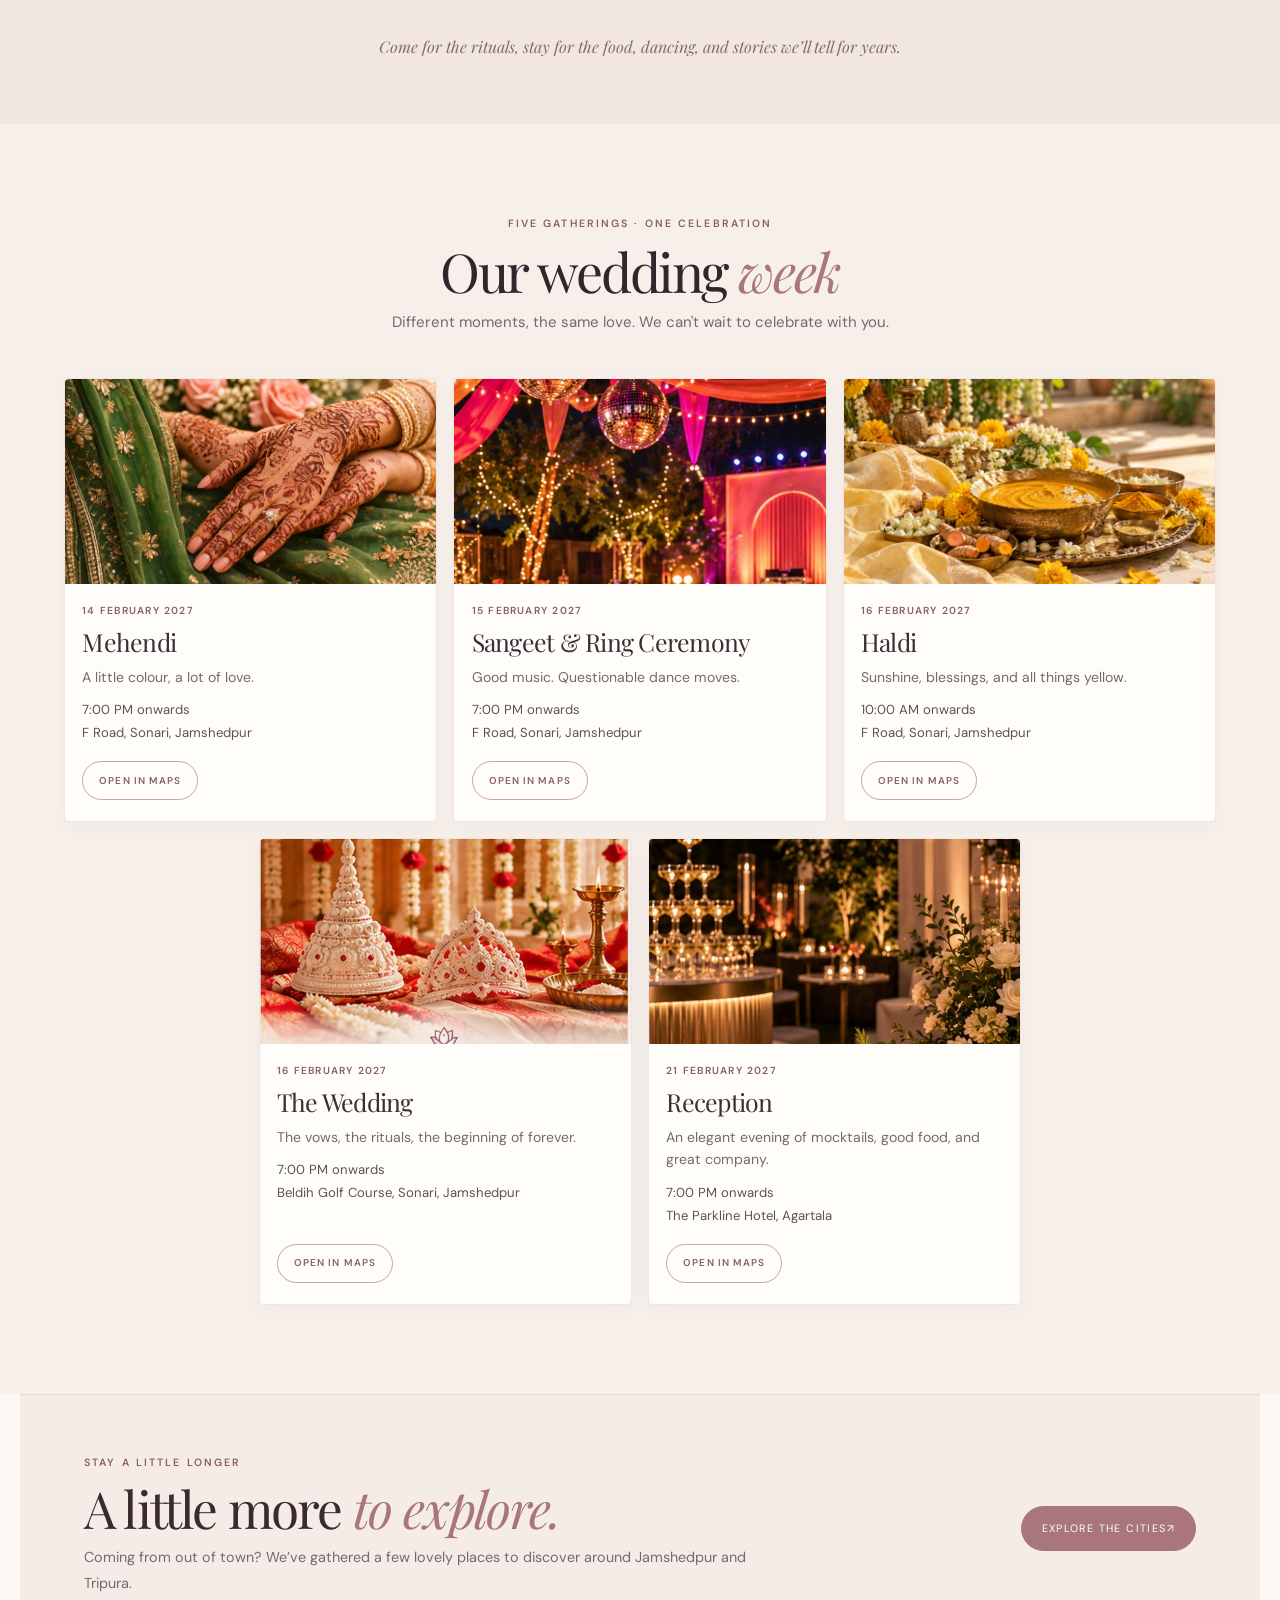
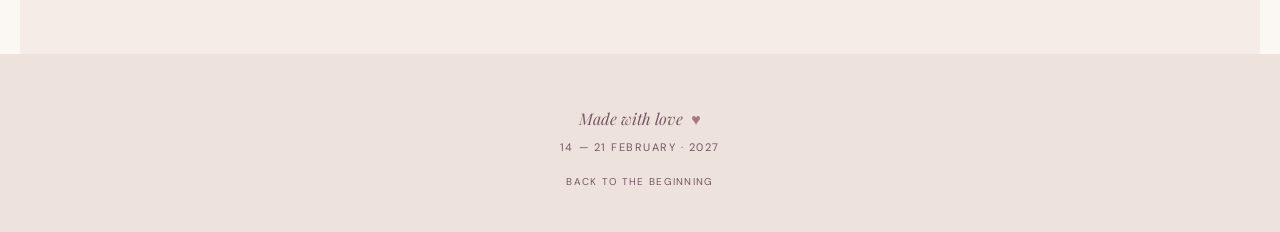
==== commit 2f7eb8c1: "Add files via upload" ====
--- a/index.html
+++ b/index.html
@@ -113,6 +113,15 @@
   </section>
 
 
+  <section class="city-guide-prompt scroll-reveal" aria-labelledby="city-guide-title">
+    <div class="city-guide-prompt-copy">
+      <p class="eyebrow">STAY A LITTLE LONGER</p>
+      <h2 id="city-guide-title">A little more <em>to explore.</em></h2>
+      <p>Coming from out of town? We’ve gathered a few lovely places to discover around Jamshedpur and Tripura.</p>
+    </div>
+    <a class="round-link" href="travel.html">EXPLORE THE CITIES <span aria-hidden="true">↗</span></a>
+  </section>
+
 </main>
 <footer class="site-footer" id="footer">
   <p class="made-with-love">Made with love <span aria-hidden="true">♥</span></p>
--- a/style.css
+++ b/style.css
@@ -400,3 +400,15 @@
 @media (prefers-reduced-motion: reduce) {
   .hero h1.couple-names .names-lockup, .hero h1.couple-names .name-heart { animation: none !important; }
 }
+
+
+/* Separate, optional sightseeing guide invitation */
+.city-guide-prompt{display:flex;align-items:center;justify-content:space-between;gap:2rem;max-width:1240px;margin:0 auto;padding:clamp(2.2rem,4.5vw,3.8rem) clamp(1.1rem,5vw,4.5rem);background:#f6ece7;border-top:1px solid rgba(169,118,124,.16)}
+.city-guide-prompt-copy{max-width:700px}
+.city-guide-prompt .eyebrow{margin-bottom:.5rem}
+.city-guide-prompt h2{margin:0 0 .55rem;font:400 clamp(2rem,4vw,3.3rem)/1.1 "Playfair Display",Georgia,serif;letter-spacing:-.035em;color:#3b2b31}
+.city-guide-prompt h2 em{color:#a9767c;font-weight:400}
+.city-guide-prompt p:not(.eyebrow){margin:0;color:#75696d;font-size:.9rem;line-height:1.8}
+.city-guide-prompt .round-link{white-space:nowrap;flex:0 0 auto;background:#a9767c;color:#fffdfa;border-color:#a9767c}
+.city-guide-prompt .round-link:hover{background:#8f606d;border-color:#8f606d}
+@media(max-width:640px){.city-guide-prompt{flex-direction:column;align-items:flex-start;gap:1.1rem;padding:2rem 1rem}.city-guide-prompt .round-link{white-space:normal}}
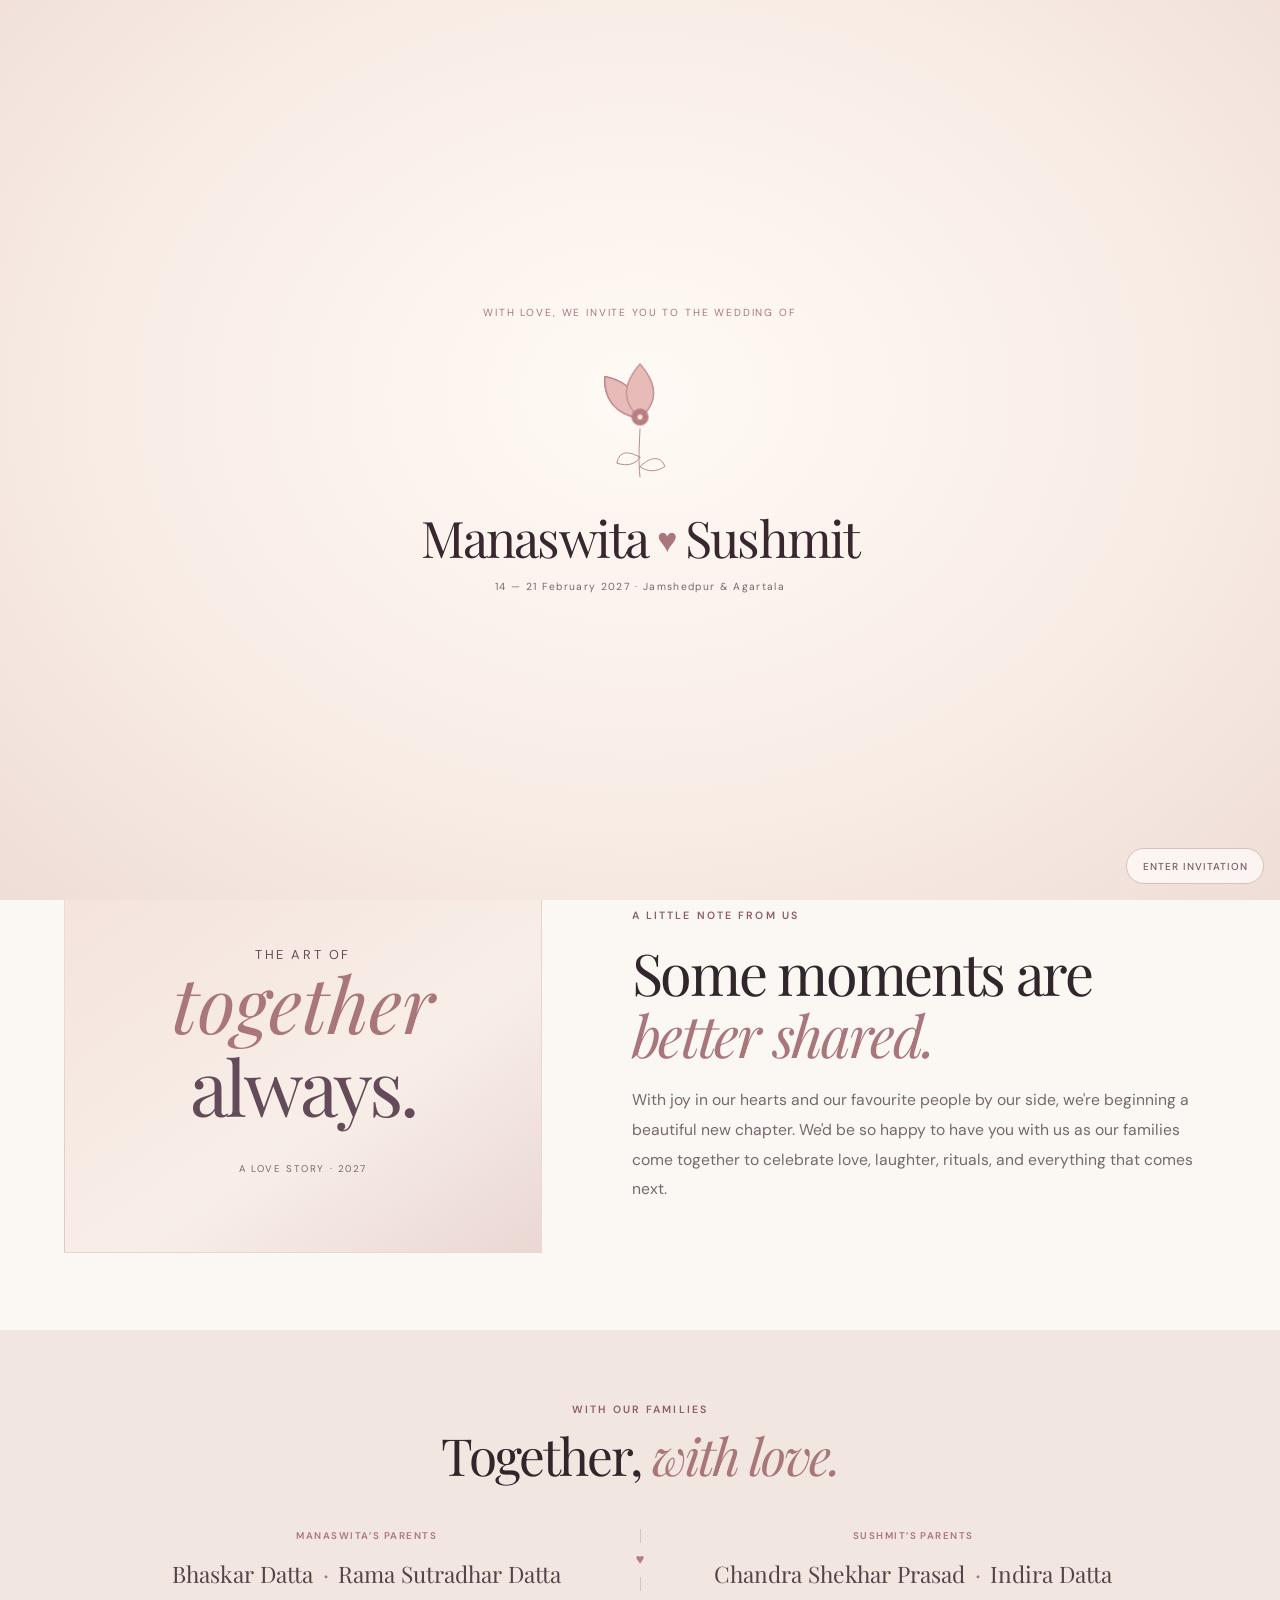
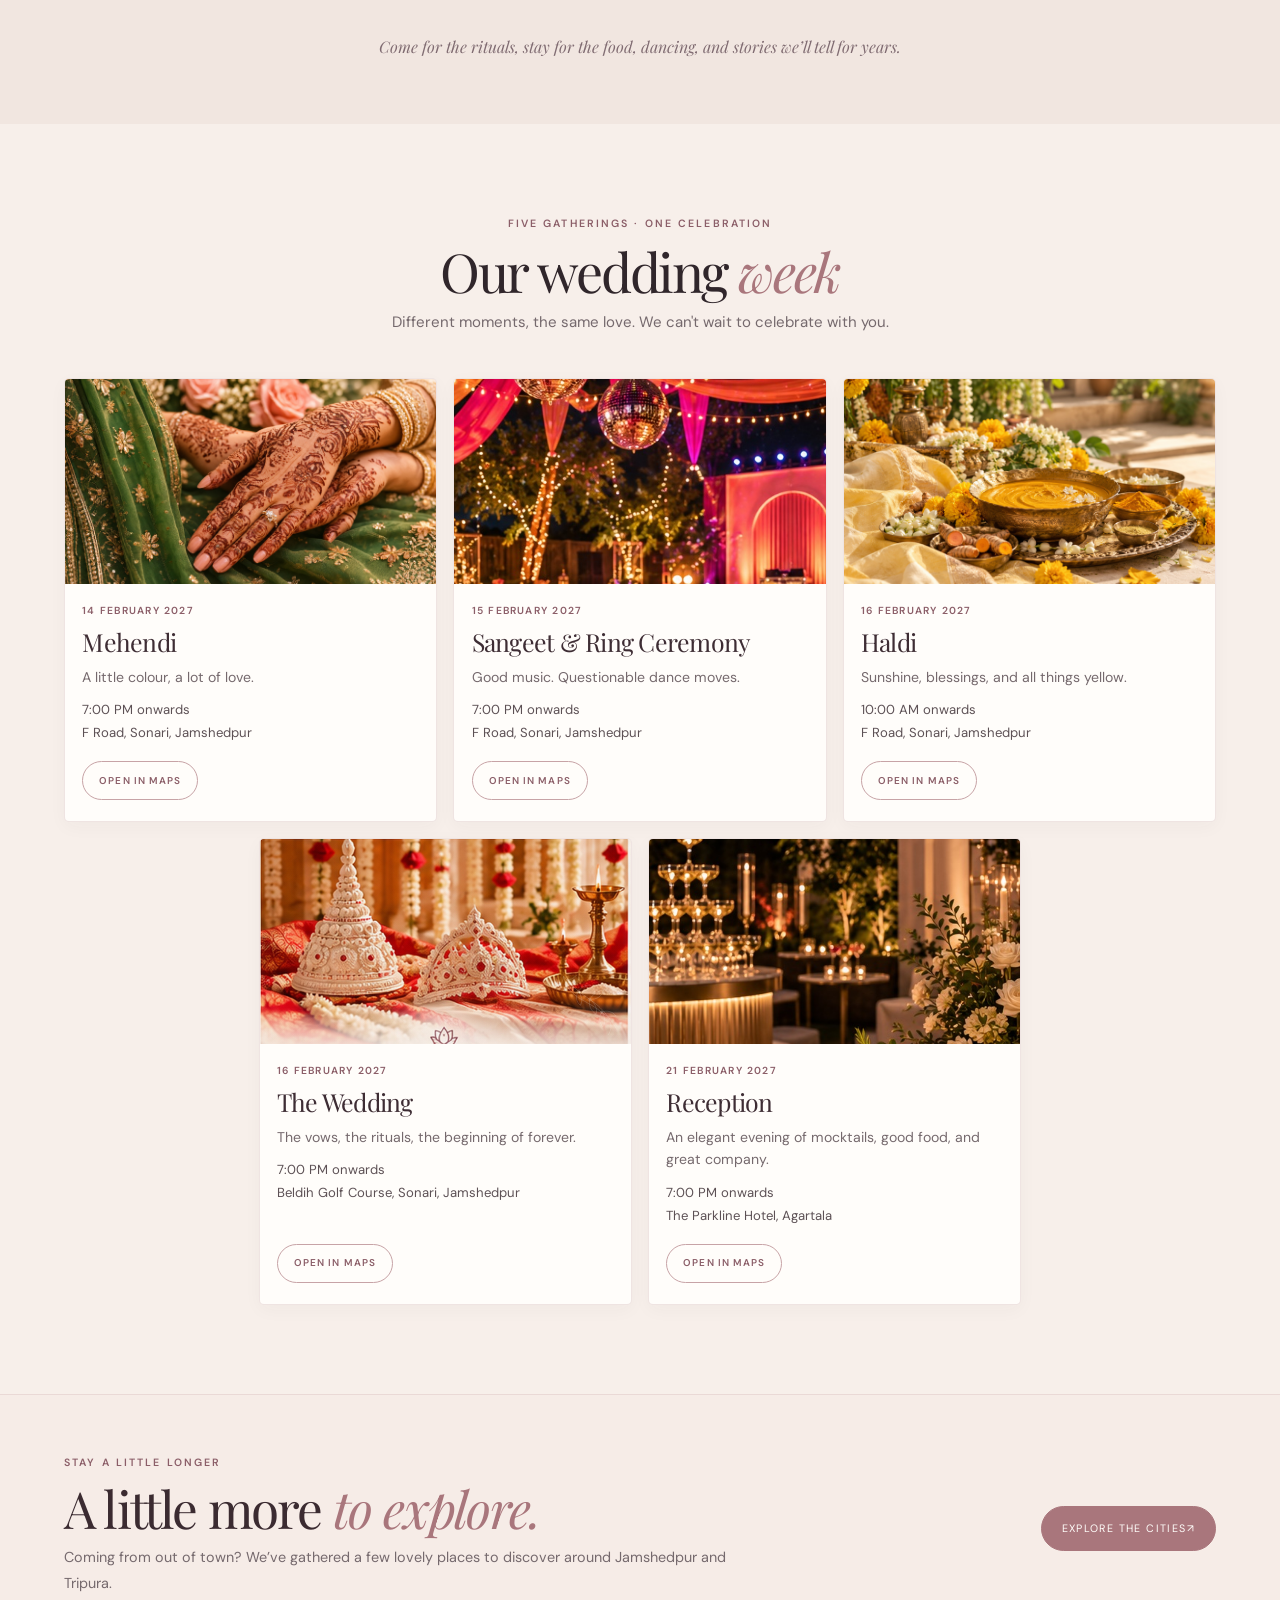
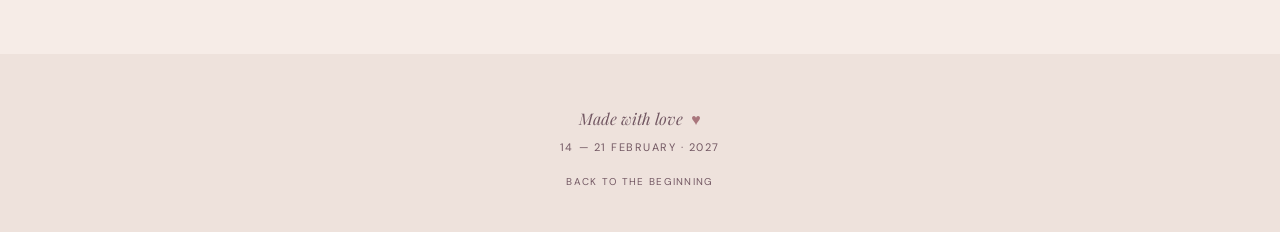
==== commit 6602a840: "Add files via upload" ====
--- a/index.html
+++ b/index.html
@@ -114,12 +114,14 @@
 
 
   <section class="city-guide-prompt scroll-reveal" aria-labelledby="city-guide-title">
-    <div class="city-guide-prompt-copy">
-      <p class="eyebrow">STAY A LITTLE LONGER</p>
-      <h2 id="city-guide-title">A little more <em>to explore.</em></h2>
-      <p>Coming from out of town? We’ve gathered a few lovely places to discover around Jamshedpur and Tripura.</p>
+    <div class="city-guide-prompt-inner">
+      <div class="city-guide-prompt-copy">
+        <p class="eyebrow">STAY A LITTLE LONGER</p>
+        <h2 id="city-guide-title">A little more <em>to explore.</em></h2>
+        <p>Coming from out of town? We’ve gathered a few lovely places to discover around Jamshedpur and Tripura.</p>
+      </div>
+      <a class="round-link" href="travel.html">EXPLORE THE CITIES <span aria-hidden="true">↗</span></a>
     </div>
-    <a class="round-link" href="travel.html">EXPLORE THE CITIES <span aria-hidden="true">↗</span></a>
   </section>
 
 </main>
--- a/style.css
+++ b/style.css
@@ -403,7 +403,9 @@
 
 
 /* Separate, optional sightseeing guide invitation */
-.city-guide-prompt{display:flex;align-items:center;justify-content:space-between;gap:2rem;max-width:1240px;margin:0 auto;padding:clamp(2.2rem,4.5vw,3.8rem) clamp(1.1rem,5vw,4.5rem);background:#f6ece7;border-top:1px solid rgba(169,118,124,.16)}
+/* Full-bleed sightseeing invitation; content aligns with the page grid */
+.city-guide-prompt{width:100%;max-width:none;margin:0;padding:0;background:#f6ece7;border-top:1px solid rgba(169,118,124,.16)}
+.city-guide-prompt-inner{display:flex;align-items:center;justify-content:space-between;gap:2rem;width:min(100%,1440px);margin:0 auto;padding:clamp(2.2rem,4.5vw,3.8rem) clamp(1.1rem,5vw,5rem)}
 .city-guide-prompt-copy{max-width:700px}
 .city-guide-prompt .eyebrow{margin-bottom:.5rem}
 .city-guide-prompt h2{margin:0 0 .55rem;font:400 clamp(2rem,4vw,3.3rem)/1.1 "Playfair Display",Georgia,serif;letter-spacing:-.035em;color:#3b2b31}
@@ -411,4 +413,4 @@
 .city-guide-prompt p:not(.eyebrow){margin:0;color:#75696d;font-size:.9rem;line-height:1.8}
 .city-guide-prompt .round-link{white-space:nowrap;flex:0 0 auto;background:#a9767c;color:#fffdfa;border-color:#a9767c}
 .city-guide-prompt .round-link:hover{background:#8f606d;border-color:#8f606d}
-@media(max-width:640px){.city-guide-prompt{flex-direction:column;align-items:flex-start;gap:1.1rem;padding:2rem 1rem}.city-guide-prompt .round-link{white-space:normal}}
+@media(max-width:640px){.city-guide-prompt-inner{flex-direction:column;align-items:flex-start;gap:1.1rem;padding:2rem 1rem}.city-guide-prompt .round-link{white-space:normal}}
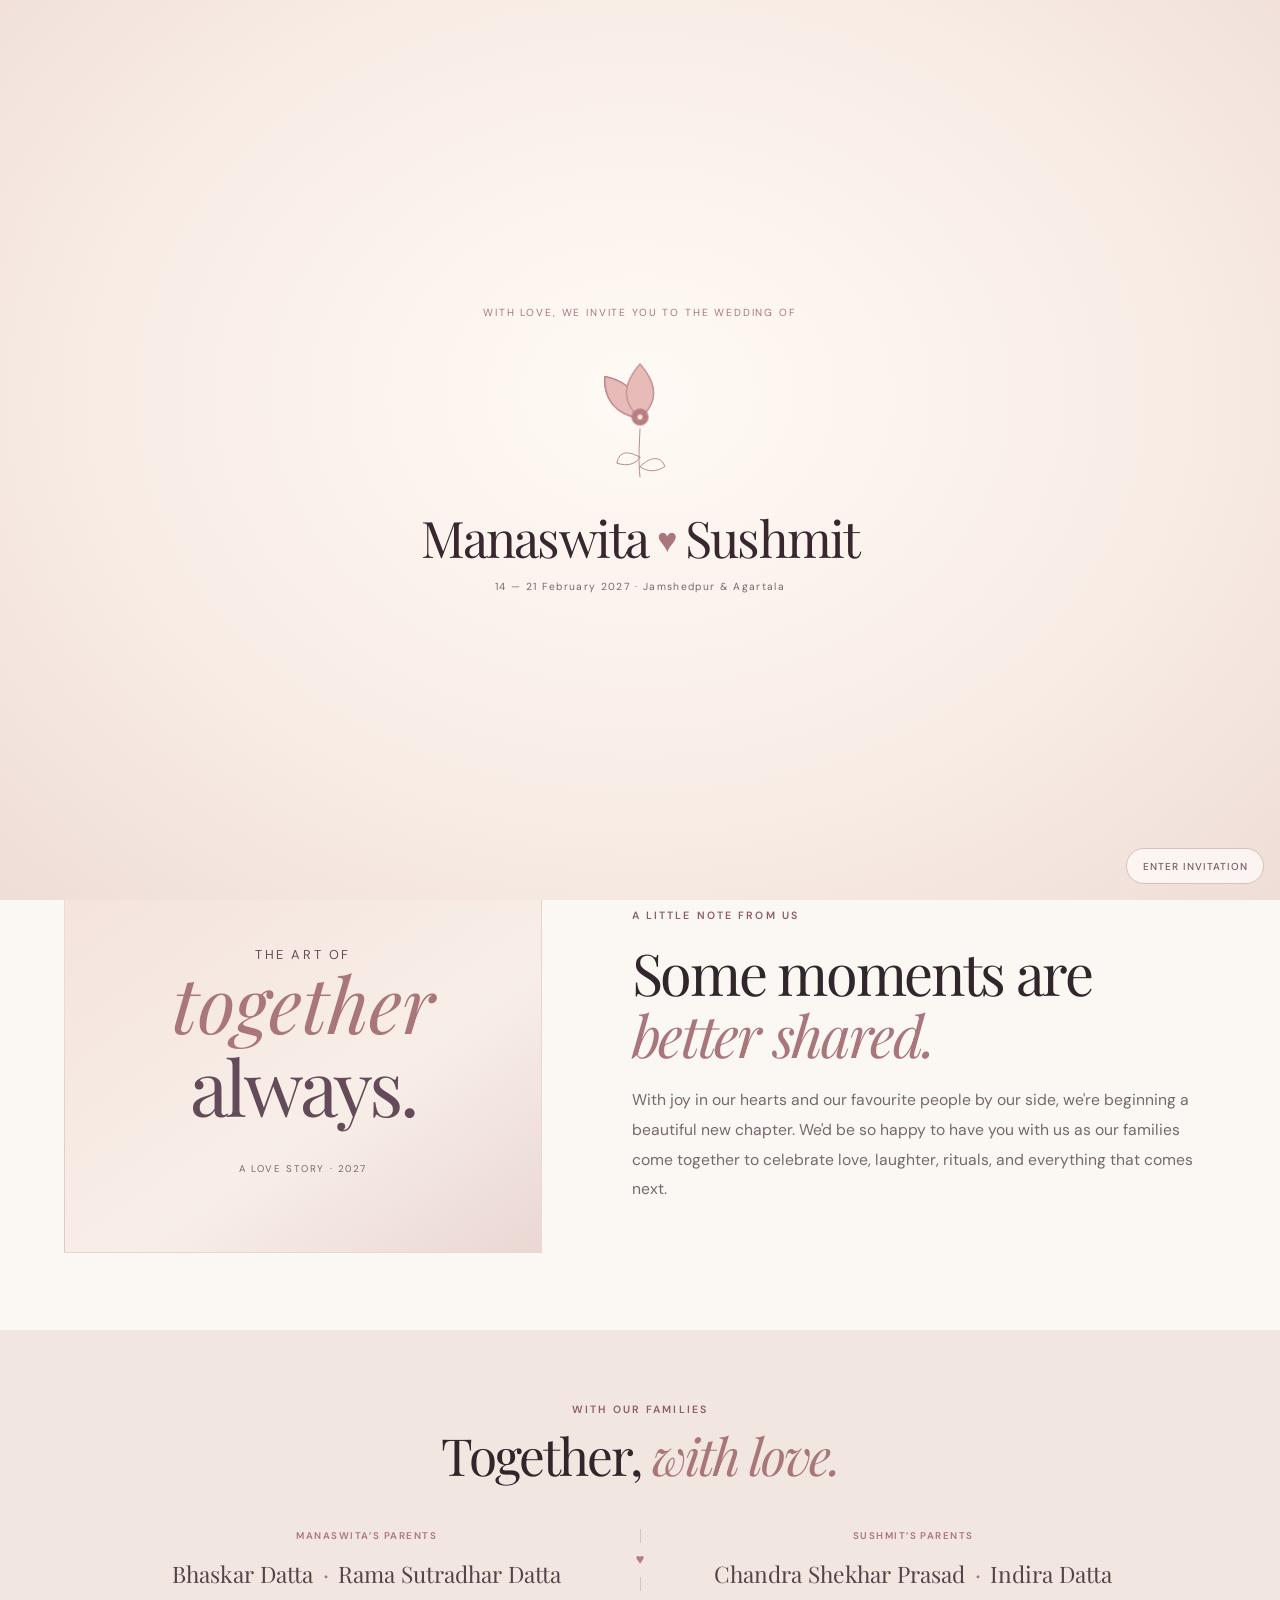
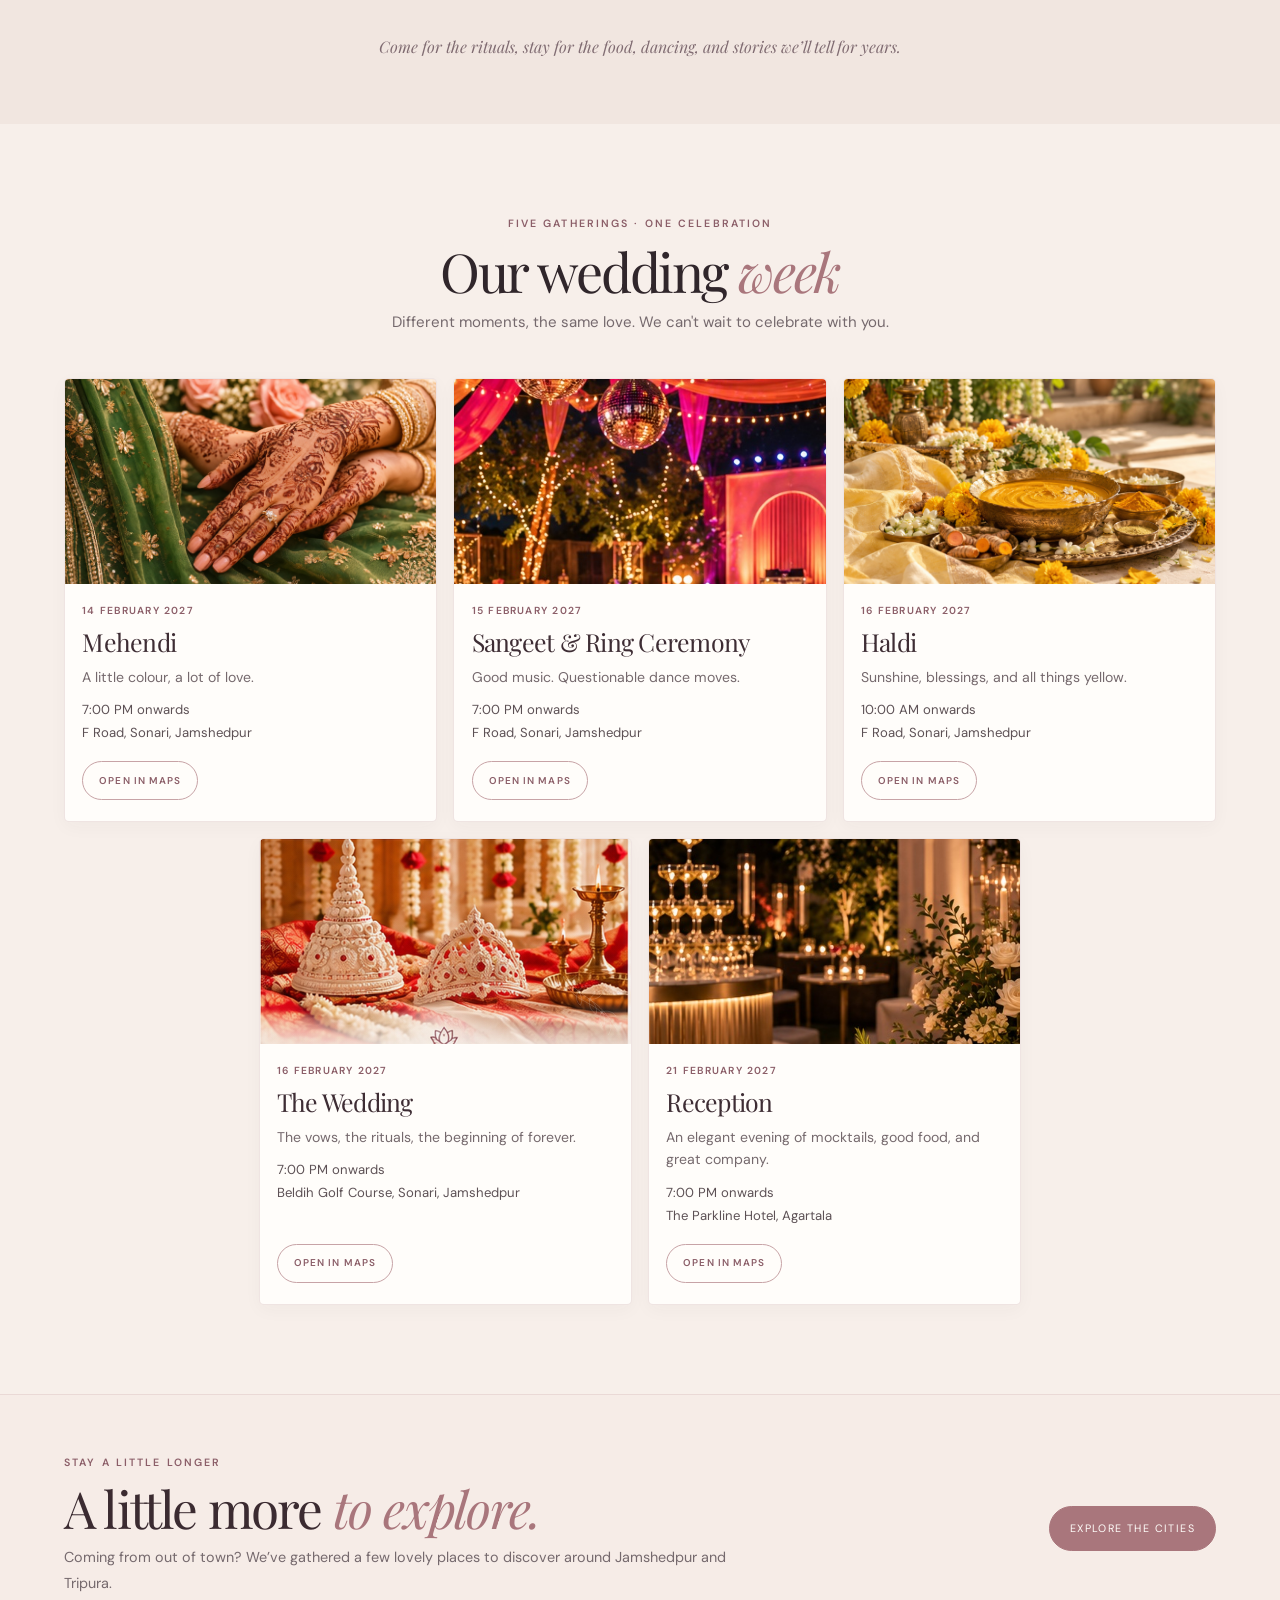
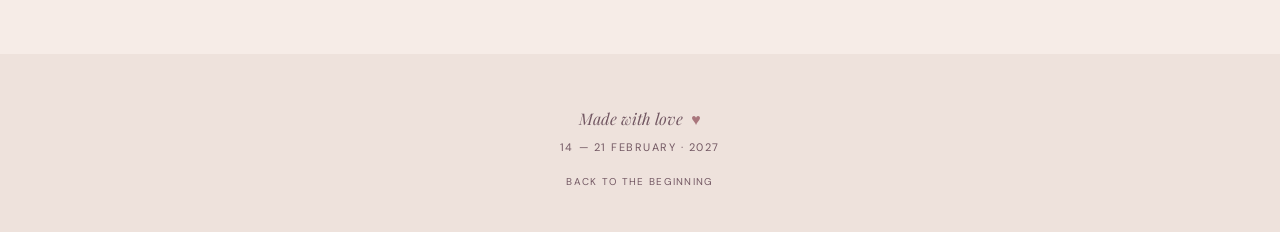
==== commit acdc38b0: "Add files via upload" ====
--- a/index.html
+++ b/index.html
@@ -120,7 +120,7 @@
         <h2 id="city-guide-title">A little more <em>to explore.</em></h2>
         <p>Coming from out of town? We’ve gathered a few lovely places to discover around Jamshedpur and Tripura.</p>
       </div>
-      <a class="round-link" href="travel.html">EXPLORE THE CITIES <span aria-hidden="true">↗</span></a>
+      <a class="round-link" href="travel.html">EXPLORE THE CITIES</a>
     </div>
   </section>
 
